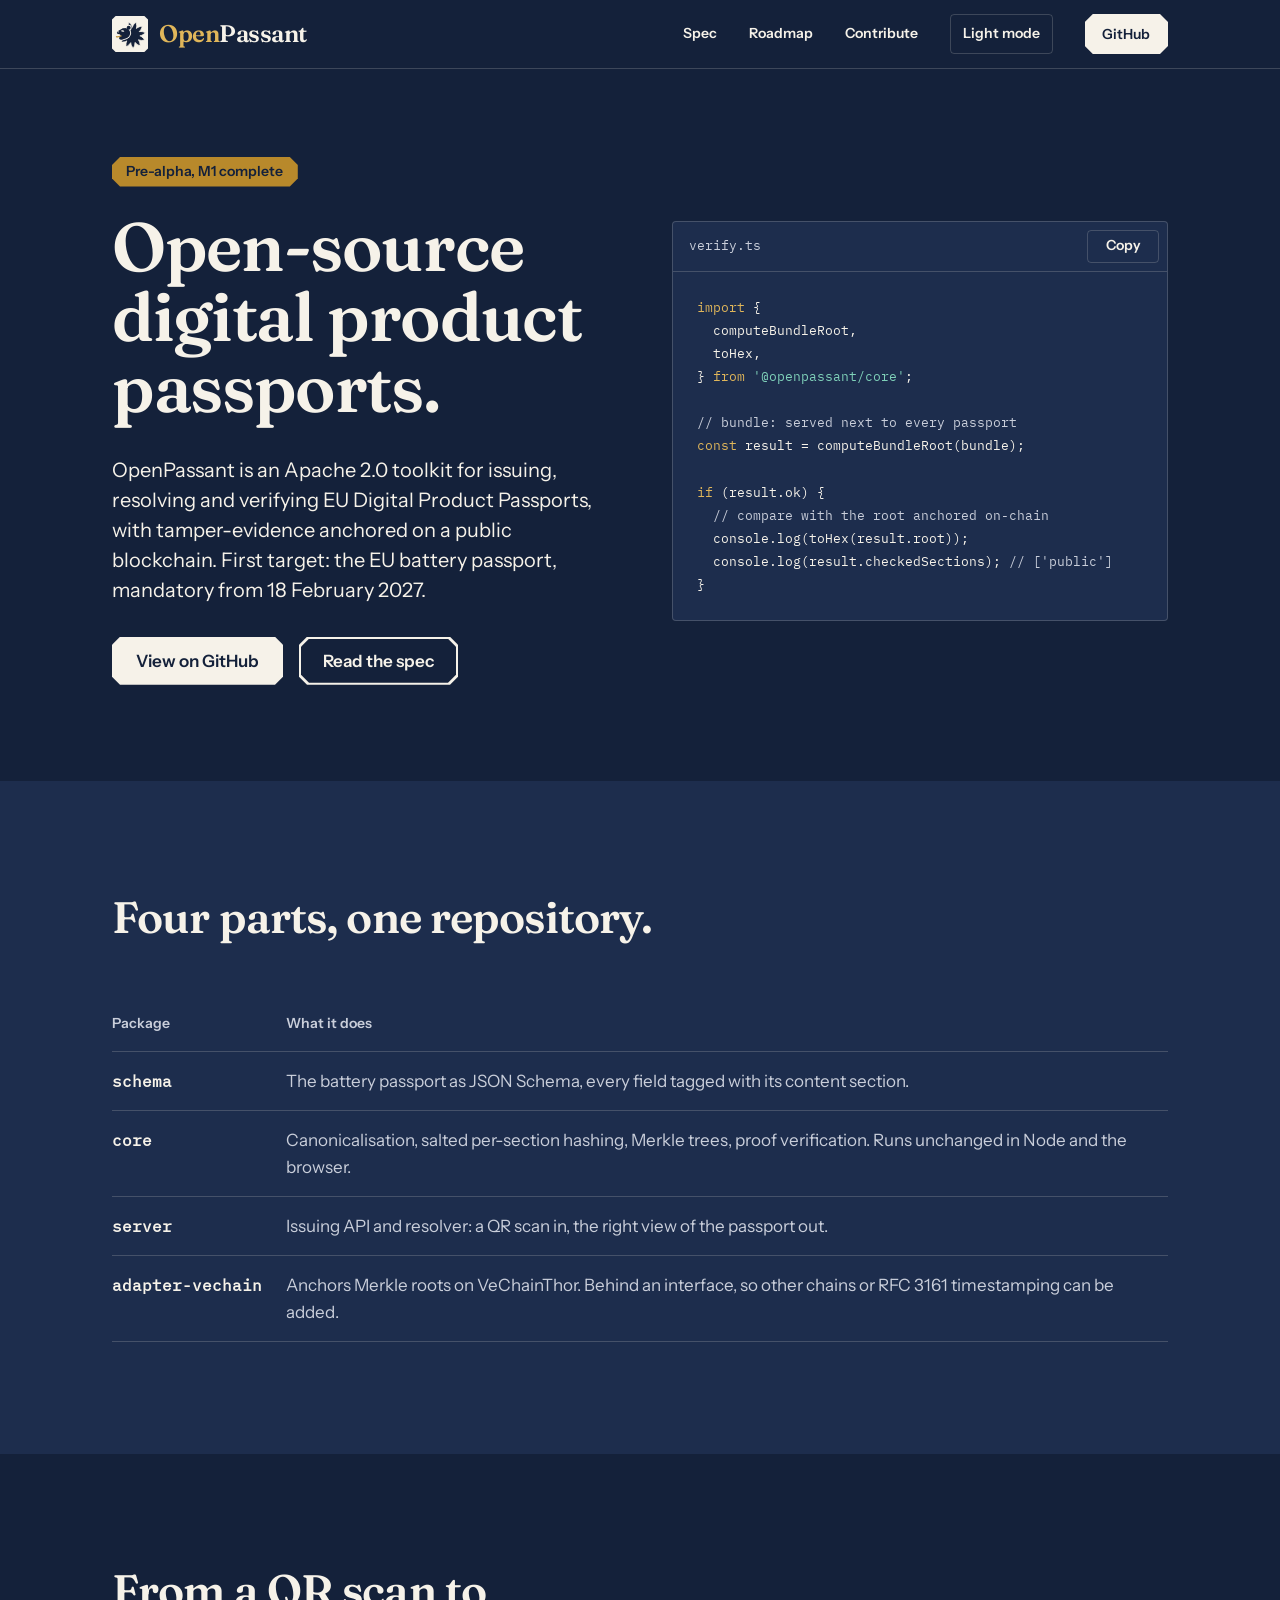
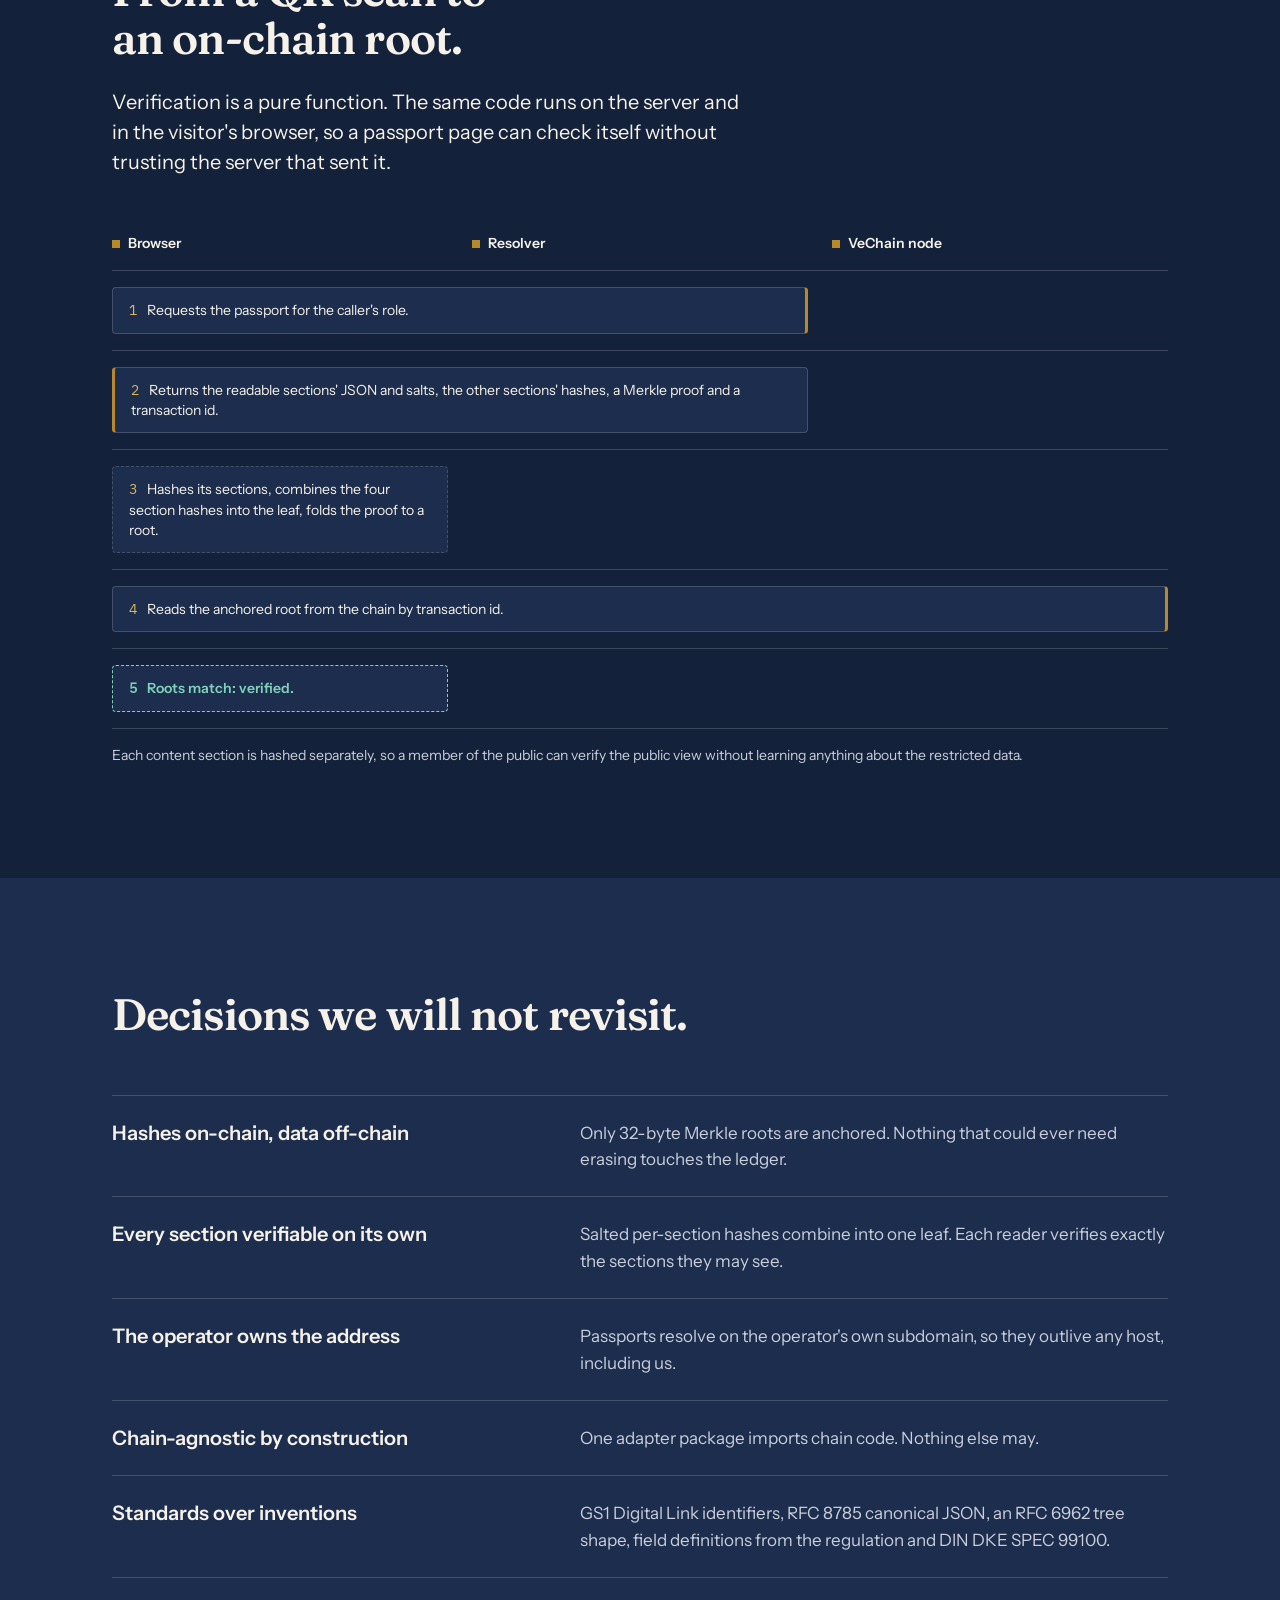
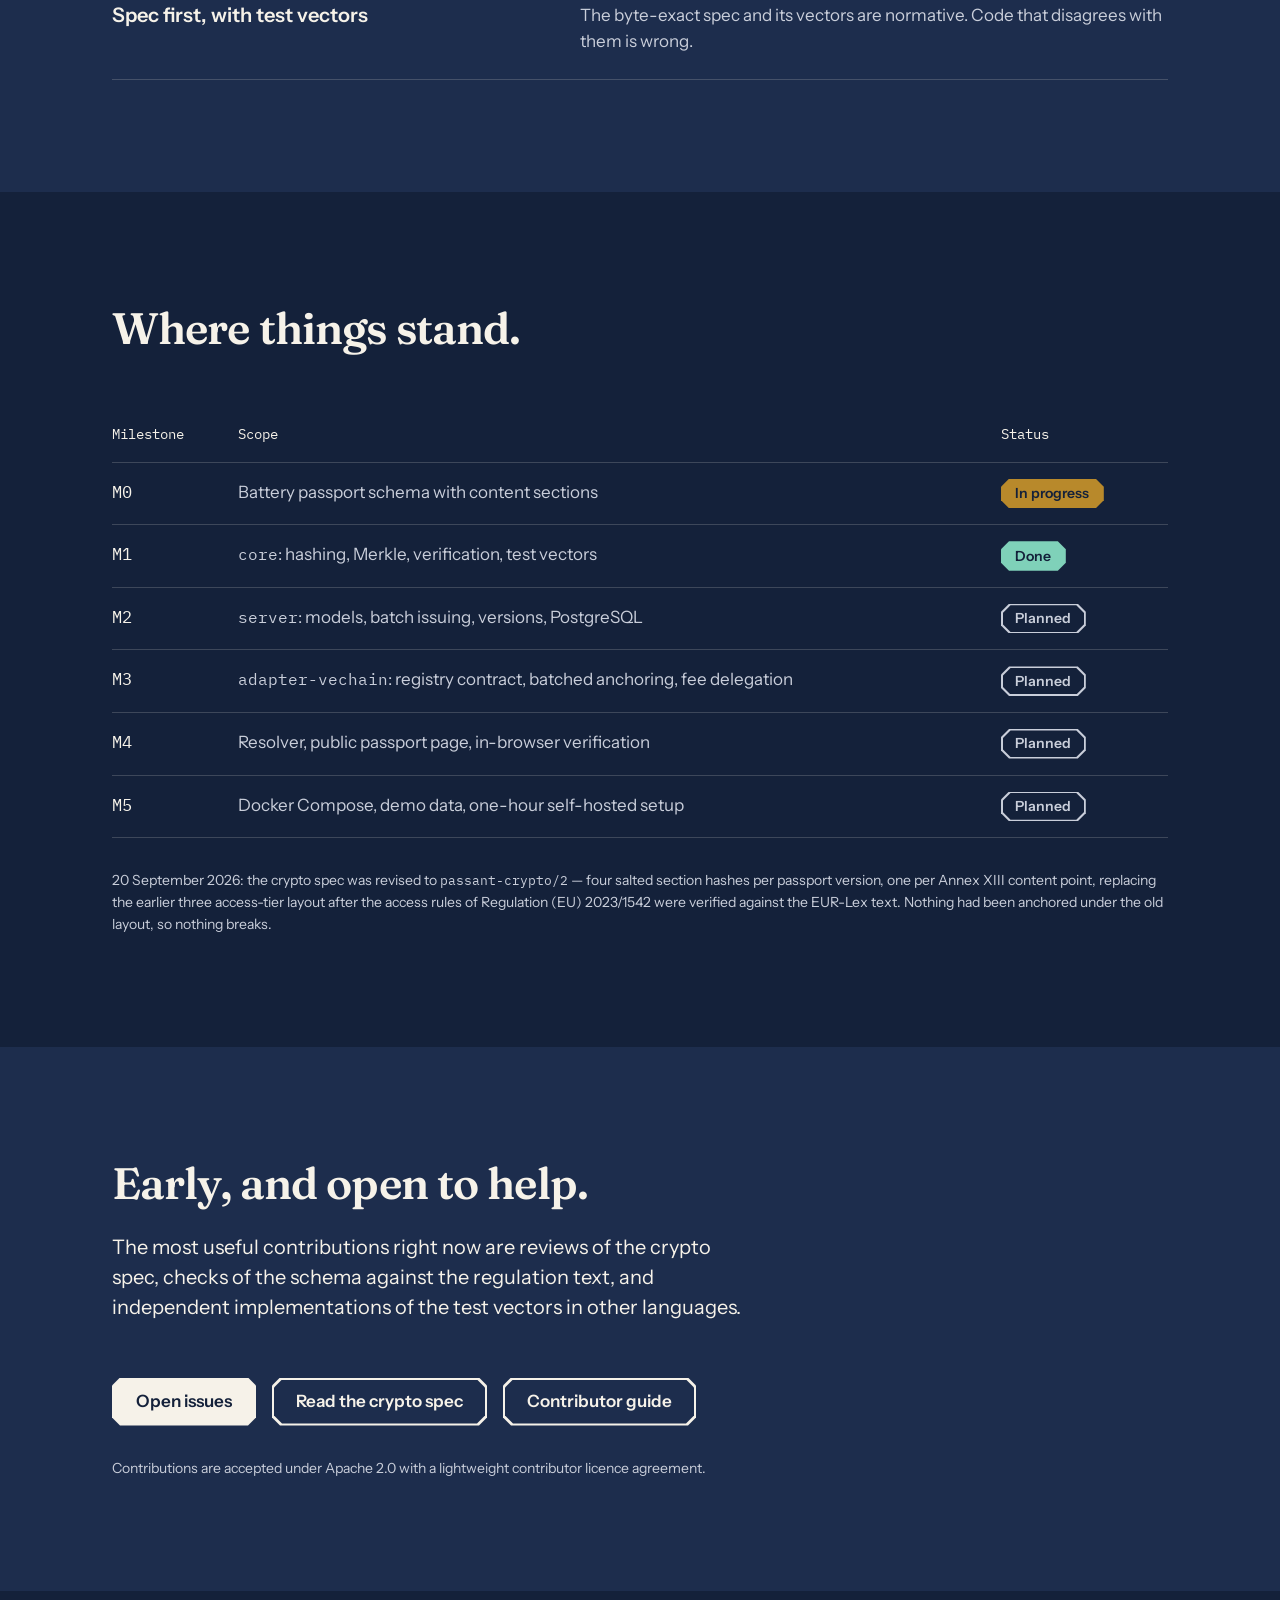
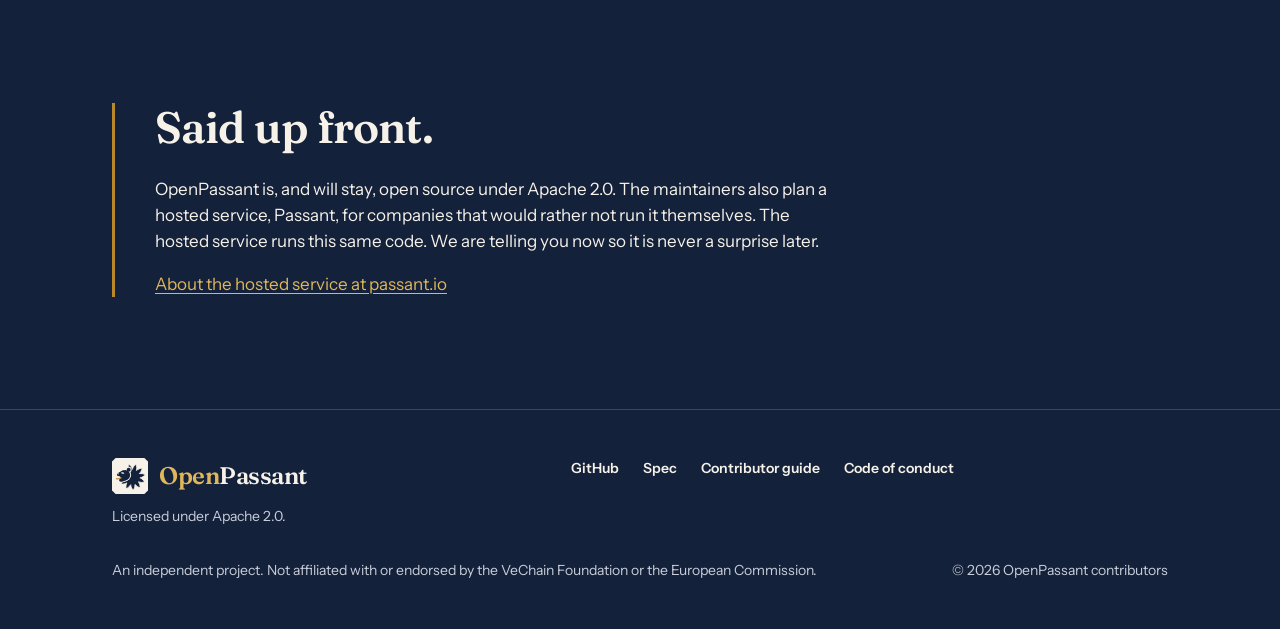
==== sites/openpassant.org/index.html @ da4af503 "chore: move the site into sites/openpassant.org, mirroring the company repo layout The web root now " ====
<!doctype html>
<html lang="en" data-theme="dark" data-default-theme="dark">
<head>
<meta charset="utf-8">
<meta name="viewport" content="width=device-width, initial-scale=1">
<title>OpenPassant: open-source digital product passports</title>
<meta name="description" content="OpenPassant is an Apache 2.0 toolkit for issuing, resolving and verifying EU Digital Product Passports, with tamper-evidence anchored on a public blockchain.">
<link rel="icon" href="favicon.svg" type="image/svg+xml">
<meta name="theme-color" content="#14213A">
<script>
/* Apply a saved theme before first paint. Nothing else is stored. */
try { var t = localStorage.getItem('theme'); if (t === 'light' || t === 'dark') document.documentElement.setAttribute('data-theme', t); } catch (e) {}
</script>
<link rel="preload" href="assets/fonts/fraunces-latin-wght-normal.woff2" as="font" type="font/woff2" crossorigin>
<link rel="stylesheet" href="assets/css/tokens.css">
<link rel="stylesheet" href="assets/css/base.css">
<link rel="stylesheet" href="assets/css/page.css">
</head>
<body>
<a class="skip" href="#main">Skip to content</a>

<!-- TODO before launch: github.com/openpassant and @openpassant/core are intended names, not yet registered. -->

<header class="site-header">
  <div class="wrap">
    <a class="brand" href="/" aria-label="OpenPassant home">
      <img class="only-light" src="assets/img/passant-icon.svg" alt="" width="36" height="36">
      <img class="only-dark" src="assets/img/passant-icon-reversed.svg" alt="" width="36" height="36">
      <span class="wordmark"><span class="open">Open</span>Passant</span>
    </a>
    <nav class="nav" aria-label="Main">
      <a href="#verify">Spec</a>
      <a href="#roadmap">Roadmap</a>
      <a href="#contribute">Contribute</a>
      <button class="theme-toggle" type="button" data-theme-toggle>Light mode</button>
      <a class="btn btn--small" href="https://github.com/openpassant">GitHub</a>
    </nav>
    <details class="menu">
      <summary>Menu</summary>
      <div class="menu-panel">
        <a href="#verify">Spec</a>
        <a href="#roadmap">Roadmap</a>
        <a href="#contribute">Contribute</a>
        <a href="https://github.com/openpassant">GitHub</a>
        <button class="theme-toggle" type="button" data-theme-toggle>Light mode</button>
      </div>
    </details>
  </div>
</header>

<main id="main">

<section class="hero">
  <div class="wrap hero-grid">
    <div>
      <span class="badge badge--progress">Pre-alpha, M1 complete</span>
      <h1>Open-source digital product passports.</h1>
      <p class="lede">OpenPassant is an Apache 2.0 toolkit for issuing, resolving and verifying EU Digital Product Passports, with tamper-evidence anchored on a public blockchain. First target: the EU battery passport, mandatory from 18 February 2027.</p>
      <div class="actions">
        <a class="btn" href="https://github.com/openpassant">View on GitHub</a>
        <a class="btn btn--ghost" href="https://github.com/openpassant/openpassant/blob/main/docs/crypto-spec.md">Read the spec</a>
      </div>
    </div>
    <div class="code">
      <div class="code-bar"><span>verify.ts</span><button type="button" data-copy="snippet">Copy</button></div>
<pre><code id="snippet"><span class="tok-k">import</span> {
  computeBundleRoot,
  toHex,
} <span class="tok-k">from</span> <span class="tok-s">'@openpassant/core'</span>;

<span class="tok-c">// bundle: served next to every passport</span>
<span class="tok-k">const</span> result = computeBundleRoot(bundle);

<span class="tok-k">if</span> (result.ok) {
  <span class="tok-c">// compare with the root anchored on-chain</span>
  console.log(toHex(result.root));
  console.log(result.checkedSections); <span class="tok-c">// ['public']</span>
}</code></pre>
    </div>
  </div>
</section>

<section class="band band--alt" id="packages">
  <div class="wrap">
    <div class="section-head"><h2>Four parts, one repository.</h2></div>
    <div class="table-scroll">
      <table class="packages">
        <thead><tr><th scope="col">Package</th><th scope="col">What it does</th></tr></thead>
        <tbody>
          <tr><th scope="row"><code>schema</code></th><td>The battery passport as JSON Schema, every field tagged with its content section.</td></tr>
          <tr><th scope="row"><code>core</code></th><td>Canonicalisation, salted per-section hashing, Merkle trees, proof verification. Runs unchanged in Node and the browser.</td></tr>
          <tr><th scope="row"><code>server</code></th><td>Issuing API and resolver: a QR scan in, the right view of the passport out.</td></tr>
          <tr><th scope="row"><code>adapter-vechain</code></th><td>Anchors Merkle roots on VeChainThor. Behind an interface, so other chains or RFC 3161 timestamping can be added.</td></tr>
        </tbody>
      </table>
    </div>
  </div>
</section>

<section class="band" id="verify">
  <div class="wrap">
    <div class="section-head">
      <h2>From a QR scan to an on-chain root.</h2>
      <p class="lede">Verification is a pure function. The same code runs on the server and in the visitor's browser, so a passport page can check itself without trusting the server that sent it.</p>
    </div>
    <div class="seq">
      <div class="seq-lanes" aria-hidden="true"><span>Browser</span><span>Resolver</span><span>VeChain node</span></div>
      <ol class="seq-steps" role="list">
        <li class="from-1-to-2"><div class="seq-msg"><span class="route">Browser to resolver</span>Requests the passport for the caller's role.</div></li>
        <li class="from-2-to-1"><div class="seq-msg"><span class="route">Resolver to browser</span>Returns the readable sections' JSON and salts, the other sections' hashes, a Merkle proof and a transaction id.</div></li>
        <li class="self-1"><div class="seq-msg"><span class="route">In the browser</span>Hashes its sections, combines the four section hashes into the leaf, folds the proof to a root.</div></li>
        <li class="from-1-to-3"><div class="seq-msg"><span class="route">Browser to VeChain node</span>Reads the anchored root from the chain by transaction id.</div></li>
        <li class="self-1 seq-done"><div class="seq-msg"><span class="route">In the browser</span>Roots match: verified.</div></li>
      </ol>
    </div>
    <p class="small seq-key">Each content section is hashed separately, so a member of the public can verify the public view without learning anything about the restricted data.</p>
  </div>
</section>

<section class="band band--alt" id="principles">
  <div class="wrap">
    <div class="section-head"><h2>Decisions we will not revisit.</h2></div>
    <dl class="ruled">
      <div class="ruled-row"><dt>Hashes on-chain, data off-chain</dt><dd>Only 32-byte Merkle roots are anchored. Nothing that could ever need erasing touches the ledger.</dd></div>
      <div class="ruled-row"><dt>Every section verifiable on its own</dt><dd>Salted per-section hashes combine into one leaf. Each reader verifies exactly the sections they may see.</dd></div>
      <div class="ruled-row"><dt>The operator owns the address</dt><dd>Passports resolve on the operator's own subdomain, so they outlive any host, including us.</dd></div>
      <div class="ruled-row"><dt>Chain-agnostic by construction</dt><dd>One adapter package imports chain code. Nothing else may.</dd></div>
      <div class="ruled-row"><dt>Standards over inventions</dt><dd>GS1 Digital Link identifiers, RFC 8785 canonical JSON, an RFC 6962 tree shape, field definitions from the regulation and DIN DKE SPEC 99100.</dd></div>
      <div class="ruled-row"><dt>Spec first, with test vectors</dt><dd>The byte-exact spec and its vectors are normative. Code that disagrees with them is wrong.</dd></div>
    </dl>
  </div>
</section>

<section class="band" id="roadmap">
  <div class="wrap">
    <div class="section-head"><h2>Where things stand.</h2></div>
    <div class="table-scroll">
      <!-- Edit by hand. Status classes: badge--planned, badge--progress, badge--ok (done). -->
      <table class="roadmap">
        <thead><tr><th scope="col">Milestone</th><th scope="col">Scope</th><th scope="col">Status</th></tr></thead>
        <tbody>
          <tr><th scope="row">M0</th><td>Battery passport schema with content sections</td><td><span class="badge badge--progress">In progress</span></td></tr>
          <tr><th scope="row">M1</th><td><code>core</code>: hashing, Merkle, verification, test vectors</td><td><span class="badge badge--ok">Done</span></td></tr>
          <tr><th scope="row">M2</th><td><code>server</code>: models, batch issuing, versions, PostgreSQL</td><td><span class="badge badge--planned">Planned</span></td></tr>
          <tr><th scope="row">M3</th><td><code>adapter-vechain</code>: registry contract, batched anchoring, fee delegation</td><td><span class="badge badge--planned">Planned</span></td></tr>
          <tr><th scope="row">M4</th><td>Resolver, public passport page, in-browser verification</td><td><span class="badge badge--planned">Planned</span></td></tr>
          <tr><th scope="row">M5</th><td>Docker Compose, demo data, one-hour self-hosted setup</td><td><span class="badge badge--planned">Planned</span></td></tr>
        </tbody>
      </table>
    </div>
    <p class="small" style="margin-top: var(--space-8)">20 September 2026: the crypto spec was revised to <code>passant-crypto/2</code> — four salted section hashes per passport version, one per Annex XIII content point, replacing the earlier three access-tier layout after the access rules of Regulation (EU) 2023/1542 were verified against the EUR-Lex text. Nothing had been anchored under the old layout, so nothing breaks.</p>
  </div>
</section>

<section class="band band--alt" id="contribute">
  <div class="wrap">
    <div class="section-head">
      <h2>Early, and open to help.</h2>
      <p class="lede">The most useful contributions right now are reviews of the crypto spec, checks of the schema against the regulation text, and independent implementations of the test vectors in other languages.</p>
    </div>
    <div class="actions" style="margin-top: 0">
      <a class="btn" href="https://github.com/openpassant/openpassant/issues">Open issues</a>
      <a class="btn btn--ghost" href="https://github.com/openpassant/openpassant/blob/main/docs/crypto-spec.md">Read the crypto spec</a>
      <a class="btn btn--ghost" href="https://github.com/openpassant/openpassant/blob/main/CONTRIBUTING.md">Contributor guide</a>
    </div>
    <p class="small" style="margin-top: var(--space-8)">Contributions are accepted under Apache 2.0 with a lightweight contributor licence agreement.</p>
  </div>
</section>

<section class="band" id="hosted">
  <div class="wrap">
    <div class="disclosure prose">
      <h2>Said up front.</h2>
      <p style="margin-top: var(--space-6)">OpenPassant is, and will stay, open source under Apache 2.0. The maintainers also plan a hosted service, Passant, for companies that would rather not run it themselves. The hosted service runs this same code. We are telling you now so it is never a surprise later.</p>
      <p><a href="https://passant.io">About the hosted service at passant.io</a></p>
    </div>
  </div>
</section>

</main>

<footer class="site-footer">
  <div class="wrap">
    <div>
      <a class="brand" href="/" aria-label="OpenPassant home">
        <img class="only-light" src="assets/img/passant-icon.svg" alt="" width="36" height="36">
        <img class="only-dark" src="assets/img/passant-icon-reversed.svg" alt="" width="36" height="36">
        <span class="wordmark"><span class="open">Open</span>Passant</span>
      </a>
      <p>Licensed under Apache 2.0.</p>
    </div>
    <nav class="footer-links" aria-label="Footer">
      <a href="https://github.com/openpassant">GitHub</a>
      <a href="https://github.com/openpassant/openpassant/blob/main/docs/crypto-spec.md">Spec</a>
      <a href="https://github.com/openpassant/openpassant/blob/main/CONTRIBUTING.md">Contributor guide</a>
      <a href="https://github.com/openpassant/openpassant/blob/main/CODE_OF_CONDUCT.md">Code of conduct</a>
    </nav>
    <div class="footer-note">
      <span>An independent project. Not affiliated with or endorsed by the VeChain Foundation or the European Commission.</span>
      <span>© 2026 OpenPassant contributors</span>
    </div>
  </div>
</footer>

<script src="assets/js/site.js" defer></script>
</body>
</html>
---- sites/openpassant.org/assets/css/tokens.css ----
/* Passant design tokens v0.1. One system, two expressions:
   passant.com defaults to the light theme, openpassant.org to the dark theme.
   Contrast ratios in comments are WCAG 2.x, measured, not estimated. */

:root {
  /* Brand colours */
  --ink: #14213A;            /* primary text and marks. 14.4:1 on ivory */
  --ivory: #F6F2E9;          /* primary ground */
  --ivory-deep: #EDE6D6;     /* alternate section ground on light */
  --ink-raised: #1D2D4D;     /* cards and code blocks on dark */
  --gold: #B8892B;           /* SHAPES ONLY on ivory (2.8:1). Fine as text on ink (5.1:1) */
  --gold-text-large: #8F6A1E;/* gold text at 24px and above on ivory (4.4:1) */
  --gold-text: #7E5C17;      /* gold text at any size on ivory (5.5:1) */
  --gold-on-ink: #E0B65A;    /* gold text and links on ink (8.4:1) */

  /* Neutrals */
  --muted: #5A6274;          /* secondary text on ivory (5.5:1) */
  --muted-on-ink: #C9CEDA;   /* secondary text on ink (10.2:1) */
  --line: rgba(20, 33, 58, 0.16);
  --line-on-ink: rgba(246, 242, 233, 0.18);

  /* Status. "Verified" is the most important state in the product. */
  --verified: #246B5A;       /* on ivory (5.7:1) */
  --verified-on-ink: #7FD1B9;/* on ink (9.0:1) */
  --failed: #A8421F;         /* on ivory (5.4:1) */
  --failed-on-ink: #F0997A;  /* on ink (7.3:1) */

  /* Typography */
  --font-display: 'Fraunces', Georgia, 'Times New Roman', serif;       /* weight 600, tracking -0.02em */
  --font-body: 'Instrument Sans', 'Helvetica Neue', Arial, sans-serif; /* weights 400 and 600 */
  --font-mono: 'IBM Plex Mono', ui-monospace, 'SFMono-Regular', Menlo, monospace;

  --text-xs: 0.75rem;    /* 12px labels, uppercase, tracking 0.08em, weight 600 */
  --text-sm: 0.875rem;
  --text-base: 1.0625rem;/* 17px body, line-height 1.55 */
  --text-lg: 1.25rem;
  --text-xl: 1.75rem;
  --text-2xl: 2.5rem;
  --text-3xl: clamp(2.5rem, 6vw, 4.25rem); /* hero, line-height 1.05 */

  /* Spacing, 4px base */
  --space-1: 0.25rem; --space-2: 0.5rem; --space-3: 0.75rem; --space-4: 1rem;
  --space-6: 1.5rem;  --space-8: 2rem;   --space-12: 3rem;   --space-16: 4rem;
  --space-24: 6rem;   --space-32: 8rem;
  --measure: 66ch;          /* max line length for prose */
  --page: 72rem;            /* max content width */

  /* Shape. The signature is the hallmark cartouche: clipped corners, not rounded ones. */
  --clip: 8px;
  --cartouche: polygon(var(--clip) 0, calc(100% - var(--clip)) 0, 100% var(--clip),
               100% calc(100% - var(--clip)), calc(100% - var(--clip)) 100%,
               var(--clip) 100%, 0 calc(100% - var(--clip)), 0 var(--clip));
  --radius: 4px;            /* everything that is not a cartouche */

  /* Motion */
  --ease: cubic-bezier(0.2, 0, 0, 1);
  --dur: 180ms;
}

/* Semantic roles. Components use these, never the raw colours above. */
:root, [data-theme="light"] {
  --bg: var(--ivory); --bg-alt: var(--ivory-deep); --surface: #FFFFFF;
  --fg: var(--ink); --fg-muted: var(--muted); --border: var(--line);
  --accent-shape: var(--gold); --accent-text: var(--gold-text); --link: var(--ink);
  --ok: var(--verified); --bad: var(--failed);
  --button-bg: var(--ink); --button-fg: var(--ivory);
}
[data-theme="dark"] {
  --bg: var(--ink); --bg-alt: var(--ink-raised); --surface: var(--ink-raised);
  --fg: var(--ivory); --fg-muted: var(--muted-on-ink); --border: var(--line-on-ink);
  --accent-shape: var(--gold); --accent-text: var(--gold-on-ink); --link: var(--gold-on-ink);
  --ok: var(--verified-on-ink); --bad: var(--failed-on-ink);
  --button-bg: var(--ivory); --button-fg: var(--ink);
}
@media (prefers-reduced-motion: reduce) { :root { --dur: 0ms; } }
---- sites/openpassant.org/assets/css/base.css ----
/* Passant shared base styles. Used unchanged by passant.io and openpassant.org.
   Depends on tokens.css being loaded first. */

/* ---------- Fonts (self-hosted, SIL OFL 1.1) ---------- */
@font-face { font-family: 'Fraunces'; font-style: normal; font-weight: 100 900; font-display: swap;
  src: url('../fonts/fraunces-latin-wght-normal.woff2') format('woff2-variations');
  unicode-range: U+0000-00FF,U+0131,U+0152-0153,U+02BB-02BC,U+02C6,U+02DA,U+02DC,U+0304,U+0308,U+0329,U+2000-206F,U+20AC,U+2122,U+2191,U+2193,U+2212,U+2215,U+FEFF,U+FFFD; }
@font-face { font-family: 'Fraunces'; font-style: normal; font-weight: 100 900; font-display: swap;
  src: url('../fonts/fraunces-latin-ext-wght-normal.woff2') format('woff2-variations');
  unicode-range: U+0100-02BA,U+02BD-02C5,U+02C7-02CC,U+02CE-02D7,U+02DD-02FF,U+0304,U+0308,U+0329,U+1D00-1DBF,U+1E00-1E9F,U+1EF2-1EFF,U+2020,U+20A0-20AB,U+20AD-20C0,U+2113,U+2C60-2C7F,U+A720-A7FF; }
@font-face { font-family: 'Instrument Sans'; font-style: normal; font-weight: 400 700; font-display: swap;
  src: url('../fonts/instrument-sans-latin-wght-normal.woff2') format('woff2-variations');
  unicode-range: U+0000-00FF,U+0131,U+0152-0153,U+02BB-02BC,U+02C6,U+02DA,U+02DC,U+0304,U+0308,U+0329,U+2000-206F,U+20AC,U+2122,U+2191,U+2193,U+2212,U+2215,U+FEFF,U+FFFD; }
@font-face { font-family: 'Instrument Sans'; font-style: normal; font-weight: 400 700; font-display: swap;
  src: url('../fonts/instrument-sans-latin-ext-wght-normal.woff2') format('woff2-variations');
  unicode-range: U+0100-02BA,U+02BD-02C5,U+02C7-02CC,U+02CE-02D7,U+02DD-02FF,U+0304,U+0308,U+0329,U+1D00-1DBF,U+1E00-1E9F,U+1EF2-1EFF,U+2020,U+20A0-20AB,U+20AD-20C0,U+2113,U+2C60-2C7F,U+A720-A7FF; }
@font-face { font-family: 'IBM Plex Mono'; font-style: normal; font-weight: 400; font-display: swap;
  src: url('../fonts/ibm-plex-mono-latin-400-normal.woff2') format('woff2'); }

/* ---------- Reset and page ---------- */
*, *::before, *::after { box-sizing: border-box; }
html { -webkit-text-size-adjust: 100%; scroll-behavior: smooth; scroll-padding-top: 5rem; }
@media (prefers-reduced-motion: reduce) { html { scroll-behavior: auto; } }
body { margin: 0; background: var(--bg); color: var(--fg); font-family: var(--font-body);
  font-size: var(--text-base); line-height: 1.55; -webkit-font-smoothing: antialiased; }
img, svg { max-width: 100%; display: block; }
a { color: var(--link); text-underline-offset: 0.18em; text-decoration-thickness: 1px; }
a:hover { text-decoration-thickness: 2px; }
:focus-visible { outline: 3px solid var(--accent-shape); outline-offset: 3px; border-radius: 2px; }
h1, h2, h3, p, ul, ol, dl, dd, figure { margin: 0; }
ul[role="list"], ol[role="list"] { list-style: none; padding: 0; }
code, .mono { font-family: var(--font-mono); font-size: 0.92em; }
.visually-hidden { position: absolute; width: 1px; height: 1px; overflow: hidden; clip: rect(0 0 0 0); white-space: nowrap; }
.skip { position: absolute; left: var(--space-4); top: -4rem; background: var(--button-bg); color: var(--button-fg); padding: var(--space-2) var(--space-4); z-index: 20; }
.skip:focus { top: var(--space-4); }

/* A section with data-theme set re-scopes every semantic role, so bands can invert locally. */
[data-theme] { background: var(--bg); color: var(--fg); }

/* ---------- Layout ---------- */
.wrap { width: 100%; max-width: var(--page); margin-inline: auto; padding-inline: clamp(1.25rem, 5vw, 3rem); }
.band { padding-block: clamp(3.5rem, 9vw, 7rem); --here: var(--bg); }
.band--alt { background: var(--bg-alt); --here: var(--bg-alt); }
.band--tight { padding-block: clamp(2.5rem, 6vw, 4.5rem); }
.prose { max-width: var(--measure); }
.prose > * + * { margin-top: var(--space-4); }
.lede { font-size: var(--text-lg); line-height: 1.5; color: var(--fg); max-width: 40rem; }
.small { font-size: var(--text-sm); color: var(--fg-muted); }

/* ---------- Type ---------- */
h1, h2 { font-family: var(--font-display); font-weight: 600; letter-spacing: -0.02em; text-wrap: balance; }
h1 { font-size: var(--text-3xl); line-height: 1.04; }
h2 { font-size: clamp(1.85rem, 4.2vw, 2.75rem); line-height: 1.1; max-width: 22ch; }
h2.wide { max-width: 30ch; }
h3 { font-family: var(--font-body); font-size: var(--text-lg); font-weight: 600; line-height: 1.3; }
.section-head { margin-bottom: clamp(2rem, 5vw, 3.5rem); }
.section-head > p { margin-top: var(--space-6); }

/* ---------- Header ---------- */
.site-header { position: sticky; top: 0; z-index: 10; background: var(--bg); border-bottom: 1px solid var(--border); }
.site-header .wrap { display: flex; align-items: center; justify-content: space-between; gap: var(--space-6); min-height: 4.25rem; }
.brand { display: inline-flex; align-items: center; gap: 0.7rem; text-decoration: none; color: var(--fg); }
.brand img { height: 2.25rem; width: auto; }
.brand .wordmark { font-family: var(--font-display); font-weight: 600; font-size: 1.5rem; letter-spacing: -0.02em; line-height: 1; }
.brand .wordmark .open { color: var(--accent-text); }
.only-dark { display: none; }
[data-theme="dark"] .only-dark { display: block; }
[data-theme="dark"] .only-light { display: none; }
.nav { display: none; align-items: center; gap: var(--space-8); }
.nav a:not(.btn) { color: var(--fg); text-decoration: none; font-weight: 600; font-size: var(--text-sm); }
.nav a:not(.btn):hover { text-decoration: underline; }
@media (min-width: 52rem) { .nav { display: flex; } .menu { display: none; } }
.menu { position: relative; }
.menu summary { list-style: none; cursor: pointer; font-weight: 600; font-size: var(--text-sm); padding: var(--space-2) var(--space-3); border: 1px solid var(--border); border-radius: var(--radius); }
.menu summary::-webkit-details-marker { display: none; }
.menu[open] summary { background: var(--bg-alt); }
.menu-panel { position: absolute; right: 0; top: calc(100% + 0.5rem); min-width: 15rem; background: var(--bg); border: 1px solid var(--border); border-radius: var(--radius); padding: var(--space-3); display: grid; gap: var(--space-1); box-shadow: 0 12px 32px rgba(20, 33, 58, 0.18); }
.menu-panel a { padding: var(--space-3); color: var(--fg); text-decoration: none; font-weight: 600; border-radius: var(--radius); }
.menu-panel a:hover { background: var(--bg-alt); }
.theme-toggle { background: none; border: 1px solid var(--border); color: var(--fg); border-radius: var(--radius); font: inherit; font-size: var(--text-sm); font-weight: 600; padding: var(--space-2) var(--space-3); cursor: pointer; }
.theme-toggle:hover { background: var(--bg-alt); }

/* ---------- Cartouche: the clipped-corner signature shape ---------- */
.btn { display: inline-flex; align-items: center; justify-content: center; gap: var(--space-2); min-height: 3rem;
  padding: 0.7rem 1.5rem; border: 0; cursor: pointer; text-decoration: none; font: inherit; font-weight: 600; line-height: 1.2;
  background: var(--button-bg); color: var(--button-fg); clip-path: var(--cartouche);
  transition: transform var(--dur) var(--ease); }
.btn:hover { transform: translateY(-1px); }
.btn:active { transform: translateY(0); }
/* clip-path hides a normal outline, so focus is drawn inside the shape */
.btn:focus-visible { outline: none; box-shadow: inset 0 0 0 3px var(--accent-shape); }
.btn--small { min-height: 2.5rem; padding: 0.5rem 1.1rem; font-size: var(--text-sm); }
.btn--ghost { position: relative; isolation: isolate; background: var(--fg); color: var(--fg); }
.btn--ghost::before { content: ""; position: absolute; inset: 2px; z-index: -1; background: var(--here, var(--bg)); clip-path: var(--cartouche); }
.btn--ghost:focus-visible { box-shadow: none; }
.btn--ghost:focus-visible::before { background: var(--bg-alt); box-shadow: inset 0 0 0 2px var(--accent-shape); }
.actions { display: flex; flex-wrap: wrap; gap: var(--space-4); margin-top: var(--space-8); }

.badge { display: inline-flex; align-items: center; gap: 0.5rem; padding: 0.4rem 0.9rem; font-size: var(--text-sm); font-weight: 600; line-height: 1.2;
  --clip: 6px; clip-path: var(--cartouche); background: var(--fg-muted); color: var(--bg); }
.badge--ok { background: var(--ok); color: var(--bg); }
.badge--progress { background: var(--accent-shape); color: var(--ink); }
.badge--planned { position: relative; isolation: isolate; background: var(--fg-muted); color: var(--fg-muted); }
.badge--planned::before { content: ""; position: absolute; inset: 1.5px; z-index: -1; background: var(--here, var(--bg)); clip-path: var(--cartouche); }

/* ---------- Ruled lists: hairlines carry structure instead of cards ---------- */
.ruled { display: grid; gap: 0; }
.ruled > * { padding-block: var(--space-6); border-top: 1px solid var(--border); }
.ruled > *:last-child { border-bottom: 1px solid var(--border); }
.ruled-row { display: grid; gap: var(--space-2) var(--space-12); }
@media (min-width: 46rem) { .ruled-row { grid-template-columns: minmax(0, 5fr) minmax(0, 7fr); } }
.ruled-row dt, .ruled-row h3 { font-weight: 600; font-size: var(--text-lg); line-height: 1.3; }
.ruled-row dd, .ruled-row p { color: var(--fg-muted); }
[data-theme="dark"] .ruled-row dd, [data-theme="dark"] .ruled-row p { color: var(--fg-muted); }

.columns { display: grid; gap: var(--space-8); }
@media (min-width: 46rem) { .columns { grid-template-columns: repeat(3, minmax(0, 1fr)); gap: 0; }
  .columns > * { padding-inline: var(--space-8); border-left: 1px solid var(--border); }
  .columns > *:first-child { padding-left: 0; border-left: 0; } }
.columns h3 { margin-bottom: var(--space-2); }
.columns p { color: var(--fg-muted); }

/* ---------- FAQ ---------- */
.faq details { border-top: 1px solid var(--border); }
.faq details:last-child { border-bottom: 1px solid var(--border); }
.faq summary { cursor: pointer; list-style: none; display: flex; justify-content: space-between; gap: var(--space-6); padding-block: var(--space-6); font-weight: 600; font-size: var(--text-lg); line-height: 1.35; }
.faq summary::-webkit-details-marker { display: none; }
.faq summary::after { content: ""; flex: none; width: 0.7rem; height: 0.7rem; margin-top: 0.35rem; border-right: 2px solid var(--fg); border-bottom: 2px solid var(--fg); transform: rotate(45deg); transition: transform var(--dur) var(--ease); }
.faq details[open] summary::after { transform: rotate(-135deg); margin-top: 0.7rem; }
.faq details p { padding-bottom: var(--space-6); max-width: var(--measure); color: var(--fg-muted); }

/* ---------- Tables ---------- */
.table-scroll { overflow-x: auto; }
table { width: 100%; border-collapse: collapse; font-size: var(--text-base); }
th, td { text-align: left; vertical-align: top; padding: var(--space-4) var(--space-6) var(--space-4) 0; border-top: 1px solid var(--border); }
thead th { border-top: 0; font-size: var(--text-sm); color: var(--fg-muted); font-weight: 600; }
tbody tr:last-child th, tbody tr:last-child td { border-bottom: 1px solid var(--border); }
tbody th { font-weight: 600; white-space: nowrap; }
td { color: var(--fg-muted); }

/* ---------- Footer ---------- */
.site-footer { border-top: 1px solid var(--border); padding-block: var(--space-12); font-size: var(--text-sm); color: var(--fg-muted); }
.site-footer .wrap { display: grid; gap: var(--space-8); }
@media (min-width: 46rem) { .site-footer .wrap { grid-template-columns: minmax(0, 5fr) minmax(0, 7fr); } }
.site-footer .brand { margin-bottom: var(--space-3); }
.footer-links { display: flex; flex-wrap: wrap; gap: var(--space-3) var(--space-6); align-content: start; }
.footer-links a { color: var(--fg); font-weight: 600; text-decoration: none; }
.footer-links a:hover { text-decoration: underline; }
.footer-note { grid-column: 1 / -1; display: flex; flex-wrap: wrap; gap: var(--space-3) var(--space-8); justify-content: space-between; align-items: center; }
---- sites/openpassant.org/assets/css/page.css ----
/* openpassant.org page styles. Code and diagrams carry this page. */

.hero { padding-block: clamp(3rem, 7vw, 5.5rem) clamp(3.5rem, 8vw, 6rem); }
.hero-grid { display: grid; gap: clamp(2.5rem, 5vw, 4rem); align-items: center; }
@media (min-width: 62rem) { .hero-grid { grid-template-columns: minmax(0, 6fr) minmax(0, 6fr); } }
.hero h1 { max-width: 12ch; margin-top: var(--space-6); }
.hero .lede { margin-top: var(--space-8); }

/* ---------- Code ---------- */
.code { background: var(--surface); border: 1px solid var(--border); border-radius: var(--radius); overflow: hidden; }
.code-bar { display: flex; align-items: center; justify-content: space-between; gap: var(--space-4); padding: var(--space-2) var(--space-2) var(--space-2) var(--space-4); border-bottom: 1px solid var(--border); font-family: var(--font-mono); font-size: 0.8rem; color: var(--fg-muted); }
.code-bar button { font: inherit; font-family: var(--font-body); font-weight: 600; font-size: var(--text-sm); color: var(--fg); background: none; border: 1px solid var(--border); border-radius: var(--radius); padding: 0.3rem 0.7rem; cursor: pointer; min-width: 4.5rem; }
.code-bar button:hover { background: var(--bg); }
.code pre { margin: 0; padding: var(--space-6); overflow-x: auto; font-family: var(--font-mono); font-size: 0.875rem; line-height: 1.65; color: var(--fg); tab-size: 2; }
.tok-k { color: var(--accent-text); }
.tok-s { color: var(--ok); }
.tok-c { color: var(--fg-muted); }

/* ---------- Packages ---------- */
.packages th code { font-size: 1rem; color: var(--fg); }

/* ---------- Sequence: three lanes, five real steps ---------- */
.seq { --lanes: 3; }
.seq-lanes, .seq-steps li { display: grid; grid-template-columns: repeat(3, minmax(0, 1fr)); column-gap: var(--space-6); }
.seq-lanes { font-weight: 600; font-size: var(--text-sm); padding-bottom: var(--space-4); border-bottom: 1px solid var(--border); }
.seq-lanes span { display: flex; align-items: center; gap: var(--space-2); }
.seq-lanes span::before { content: ""; width: 0.5rem; height: 0.5rem; background: var(--accent-shape); }
.seq-steps { counter-reset: seq; position: relative; }
.seq-steps li { counter-increment: seq; padding-block: var(--space-4); border-bottom: 1px solid var(--border); align-items: center; }
.seq-msg { position: relative; padding: var(--space-3) var(--space-4); background: var(--surface); border: 1px solid var(--border); border-radius: var(--radius); font-size: var(--text-sm); line-height: 1.45; }
.seq-msg::before { content: counter(seq); font-family: var(--font-mono); color: var(--accent-text); margin-right: 0.6rem; }
.seq-msg .route { display: none; }
.from-1-to-2 .seq-msg, .from-2-to-1 .seq-msg { grid-column: 1 / 3; }
.from-1-to-3 .seq-msg, .from-3-to-1 .seq-msg { grid-column: 1 / 4; }
.self-1 .seq-msg { grid-column: 1 / 2; }
/* direction markers: a gold edge on the receiving side */
.from-1-to-2 .seq-msg, .from-1-to-3 .seq-msg { border-right: 3px solid var(--accent-shape); }
.from-2-to-1 .seq-msg, .from-3-to-1 .seq-msg { border-left: 3px solid var(--accent-shape); }
.self-1 .seq-msg { border-style: dashed; }
.seq-done .seq-msg { border-color: var(--ok); color: var(--ok); font-weight: 600; }
.seq-done .seq-msg::before { color: var(--ok); }
@media (max-width: 40rem) {
  .seq-lanes { display: none; }
  .seq-steps li { display: block; }
  .seq-msg .route { display: block; font-weight: 600; color: var(--fg-muted); font-size: 0.78rem; margin-bottom: 0.2rem; }
  .from-1-to-2 .seq-msg, .from-1-to-3 .seq-msg, .from-2-to-1 .seq-msg, .from-3-to-1 .seq-msg { border-right-width: 1px; border-left: 3px solid var(--accent-shape); }
}
.seq-key { margin-top: var(--space-4); }

/* ---------- Roadmap ---------- */
.roadmap td:last-child { white-space: nowrap; }
.roadmap th { font-family: var(--font-mono); font-weight: 400; color: var(--fg); }

/* ---------- Disclosure ---------- */
.disclosure { border-left: 3px solid var(--accent-shape); padding-left: clamp(1.25rem, 4vw, 2.5rem); }
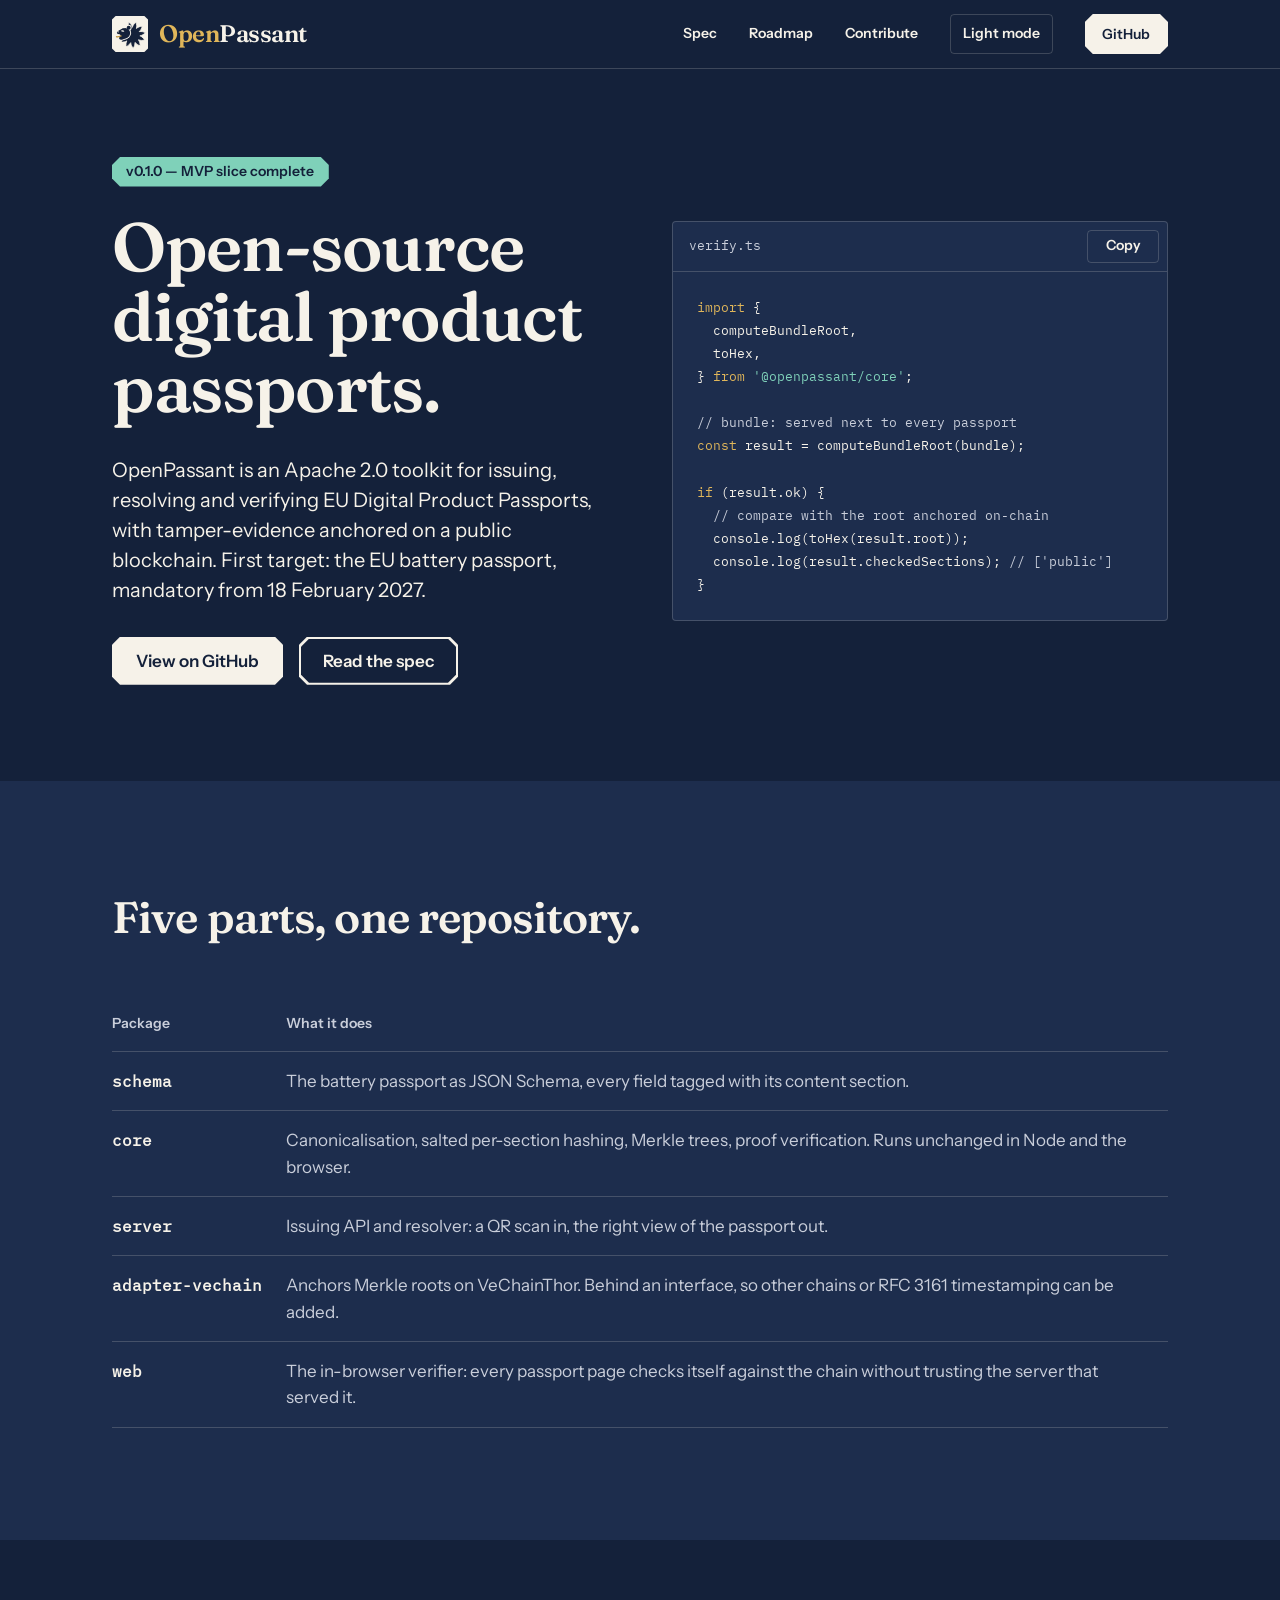
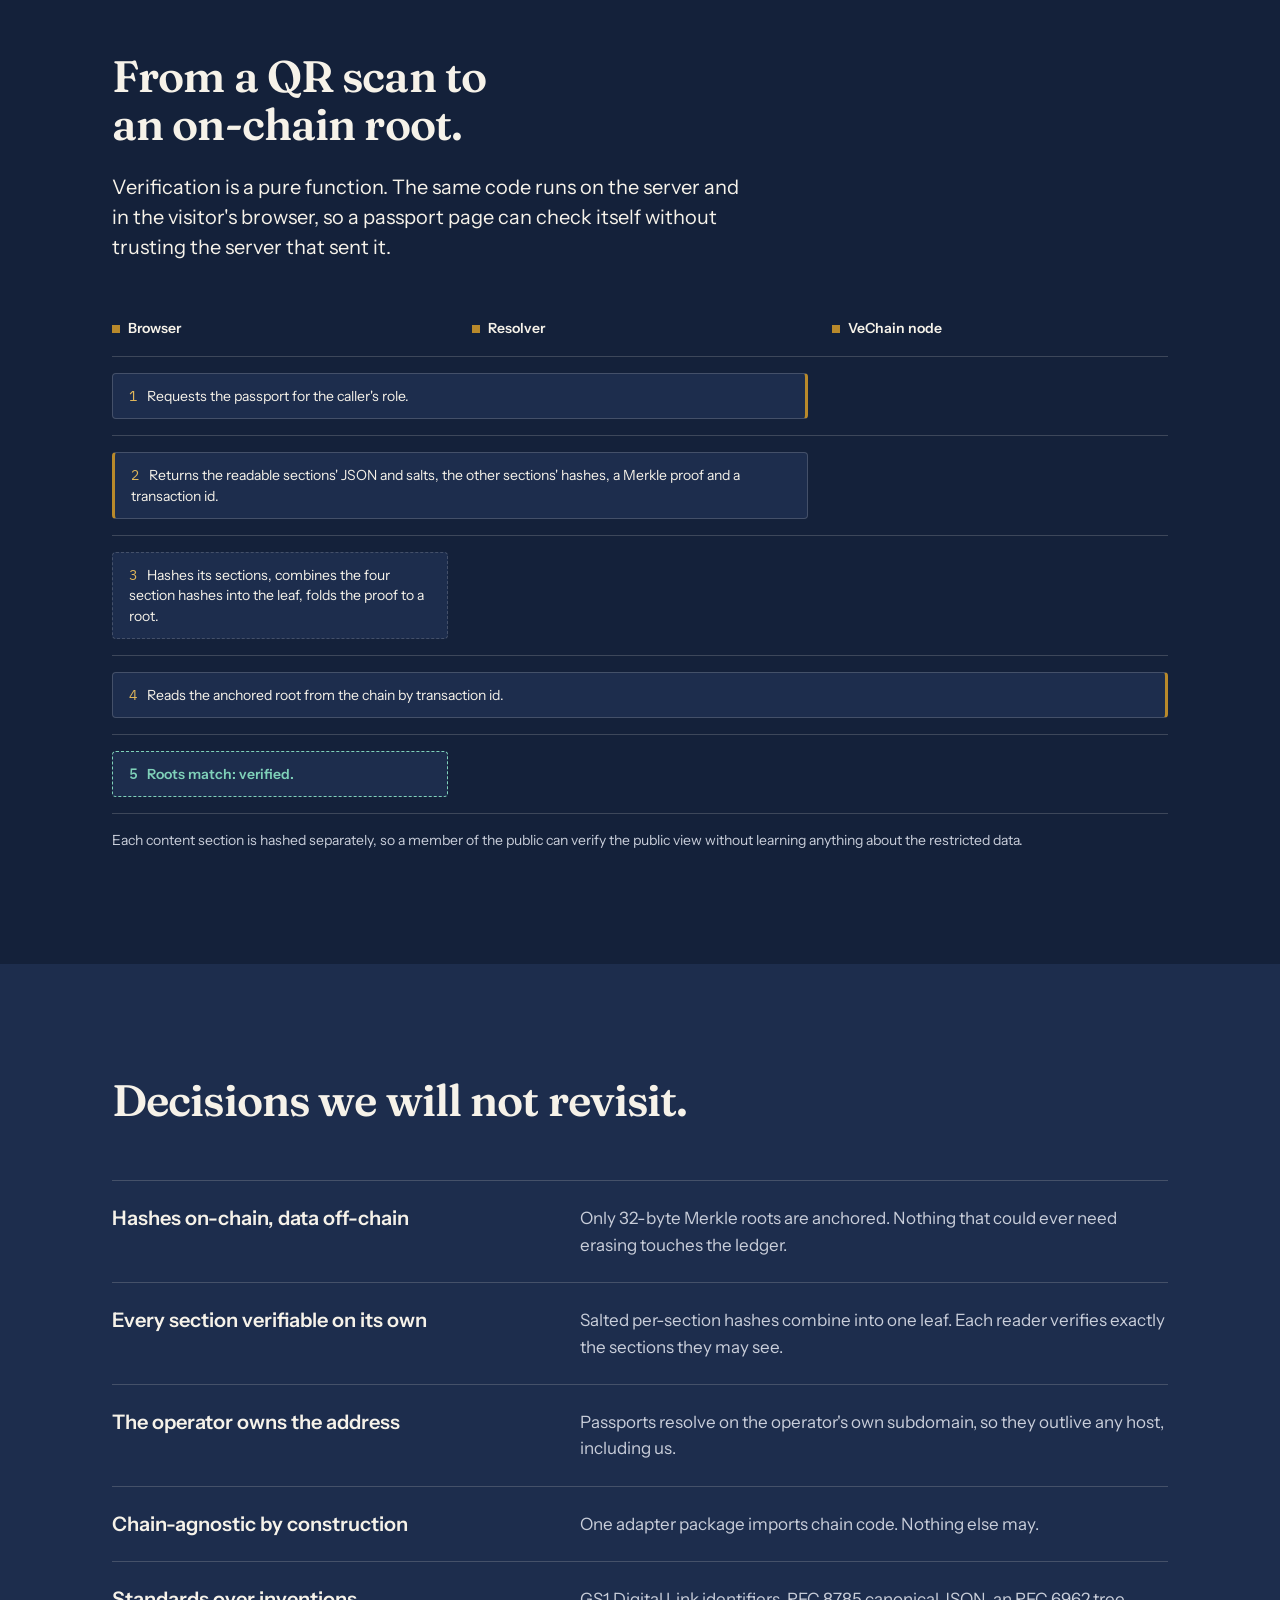
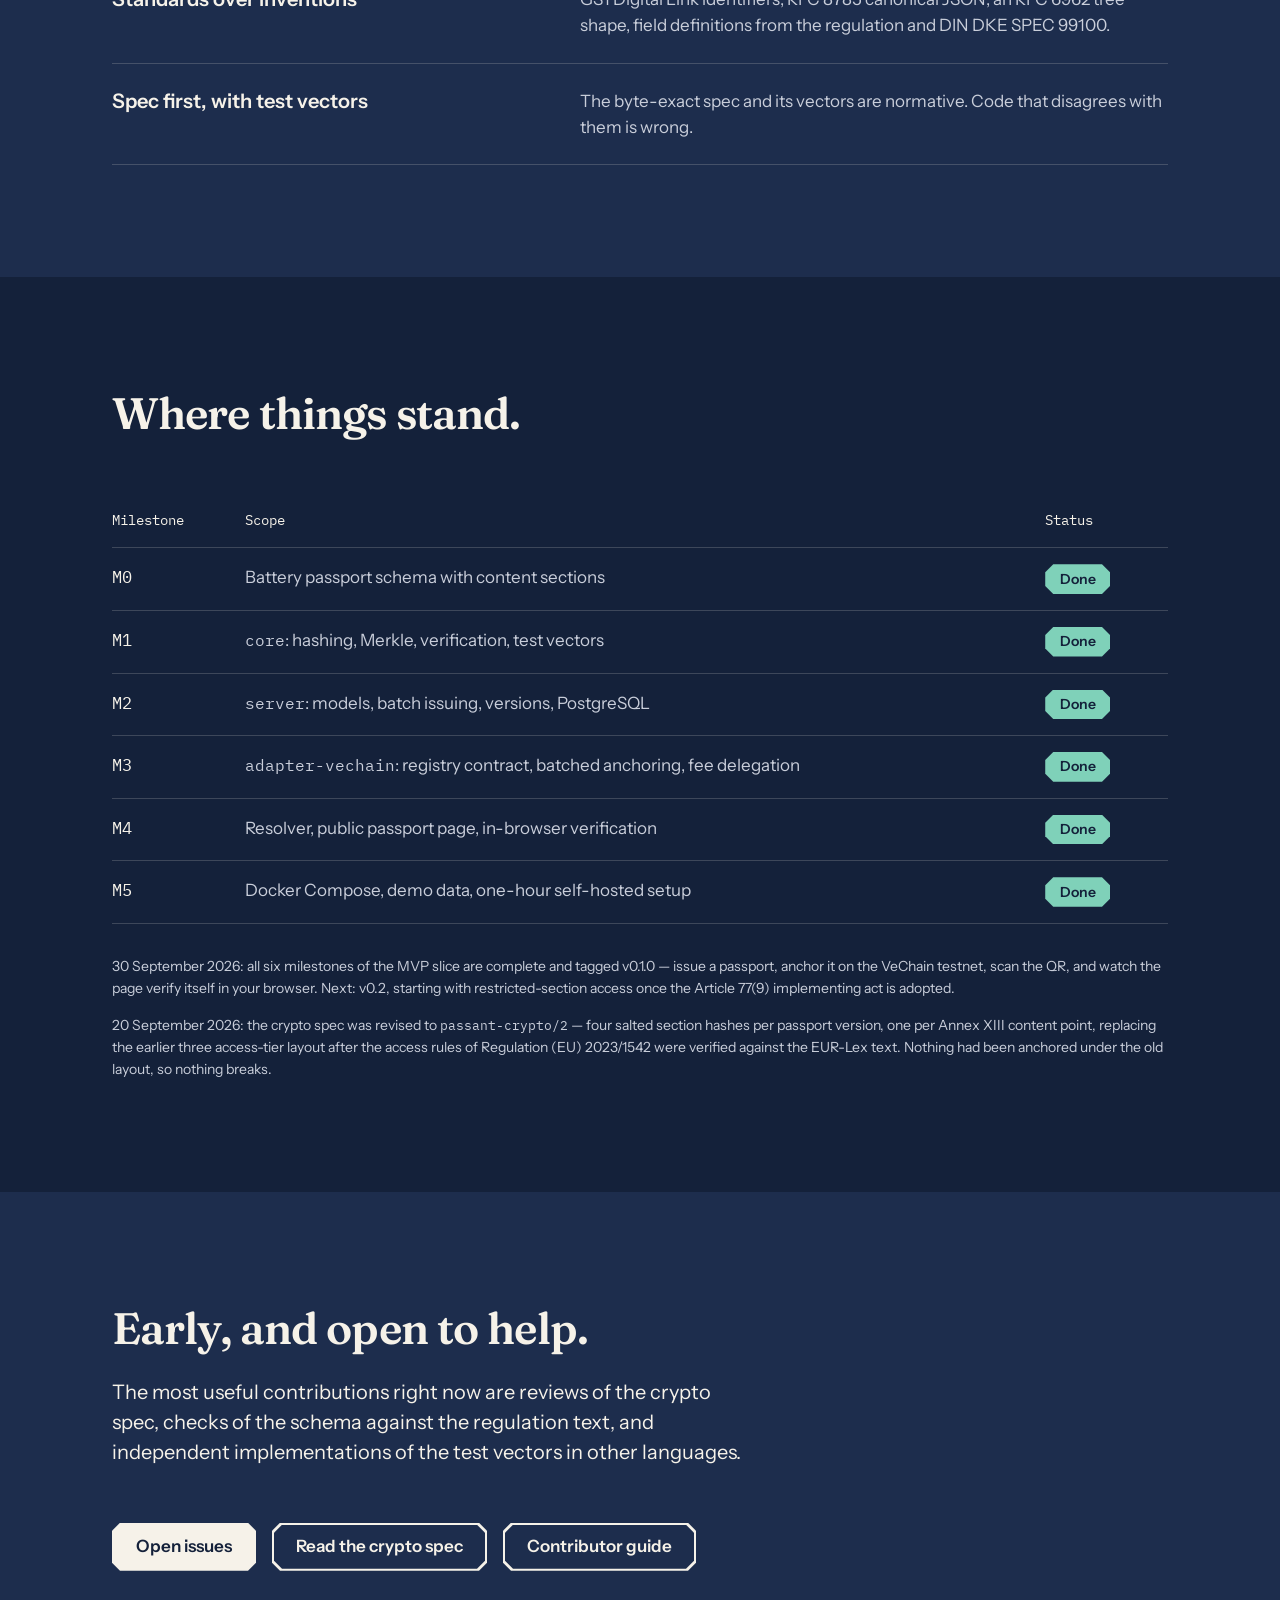
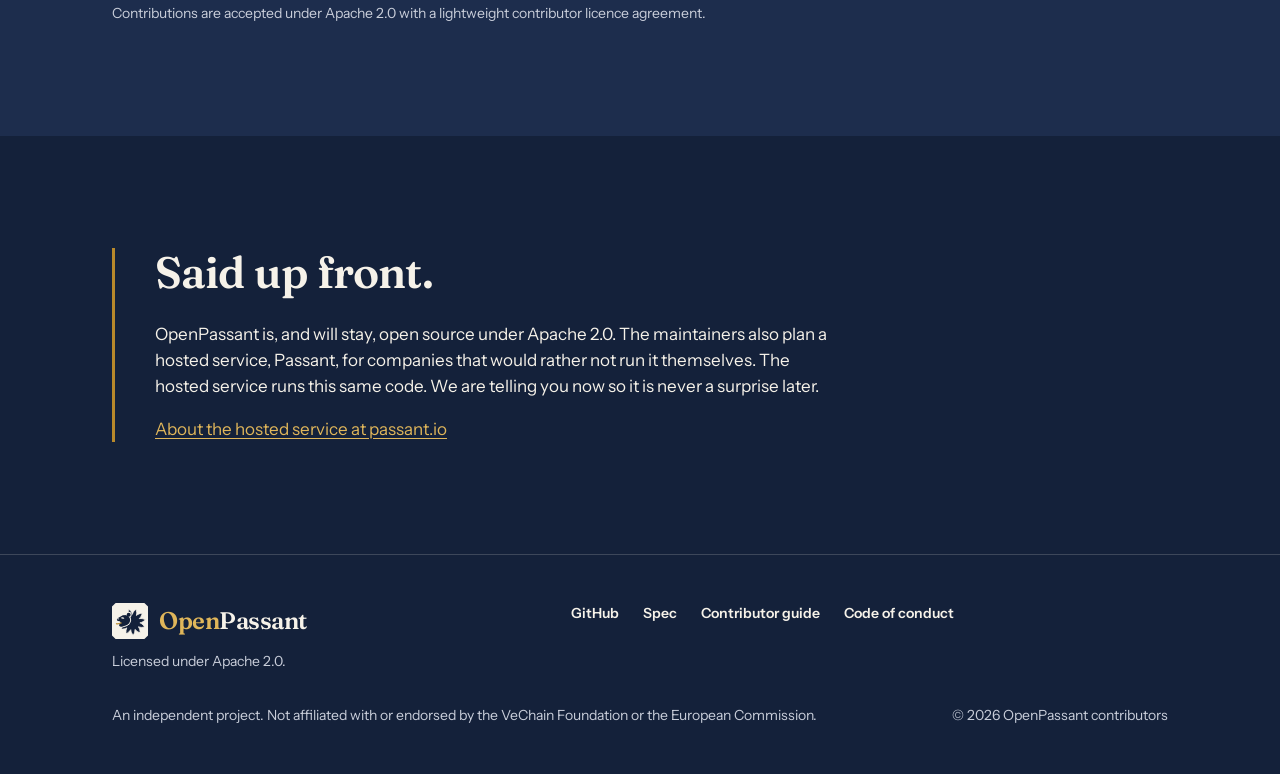
==== commit 59571148: "docs: mark the MVP slice complete (v0.1.0) and add the web package All six milestones are done and t" ====
--- a/sites/openpassant.org/index.html
+++ b/sites/openpassant.org/index.html
@@ -53,7 +53,7 @@
 <section class="hero">
   <div class="wrap hero-grid">
     <div>
-      <span class="badge badge--progress">Pre-alpha, M1 complete</span>
+      <span class="badge badge--ok">v0.1.0 — MVP slice complete</span>
       <h1>Open-source digital product passports.</h1>
       <p class="lede">OpenPassant is an Apache 2.0 toolkit for issuing, resolving and verifying EU Digital Product Passports, with tamper-evidence anchored on a public blockchain. First target: the EU battery passport, mandatory from 18 February 2027.</p>
       <div class="actions">
@@ -82,7 +82,7 @@
 
 <section class="band band--alt" id="packages">
   <div class="wrap">
-    <div class="section-head"><h2>Four parts, one repository.</h2></div>
+    <div class="section-head"><h2>Five parts, one repository.</h2></div>
     <div class="table-scroll">
       <table class="packages">
         <thead><tr><th scope="col">Package</th><th scope="col">What it does</th></tr></thead>
@@ -91,6 +91,7 @@
           <tr><th scope="row"><code>core</code></th><td>Canonicalisation, salted per-section hashing, Merkle trees, proof verification. Runs unchanged in Node and the browser.</td></tr>
           <tr><th scope="row"><code>server</code></th><td>Issuing API and resolver: a QR scan in, the right view of the passport out.</td></tr>
           <tr><th scope="row"><code>adapter-vechain</code></th><td>Anchors Merkle roots on VeChainThor. Behind an interface, so other chains or RFC 3161 timestamping can be added.</td></tr>
+          <tr><th scope="row"><code>web</code></th><td>The in-browser verifier: every passport page checks itself against the chain without trusting the server that served it.</td></tr>
         </tbody>
       </table>
     </div>
@@ -139,16 +140,17 @@
       <table class="roadmap">
         <thead><tr><th scope="col">Milestone</th><th scope="col">Scope</th><th scope="col">Status</th></tr></thead>
         <tbody>
-          <tr><th scope="row">M0</th><td>Battery passport schema with content sections</td><td><span class="badge badge--progress">In progress</span></td></tr>
+          <tr><th scope="row">M0</th><td>Battery passport schema with content sections</td><td><span class="badge badge--ok">Done</span></td></tr>
           <tr><th scope="row">M1</th><td><code>core</code>: hashing, Merkle, verification, test vectors</td><td><span class="badge badge--ok">Done</span></td></tr>
-          <tr><th scope="row">M2</th><td><code>server</code>: models, batch issuing, versions, PostgreSQL</td><td><span class="badge badge--planned">Planned</span></td></tr>
-          <tr><th scope="row">M3</th><td><code>adapter-vechain</code>: registry contract, batched anchoring, fee delegation</td><td><span class="badge badge--planned">Planned</span></td></tr>
-          <tr><th scope="row">M4</th><td>Resolver, public passport page, in-browser verification</td><td><span class="badge badge--planned">Planned</span></td></tr>
-          <tr><th scope="row">M5</th><td>Docker Compose, demo data, one-hour self-hosted setup</td><td><span class="badge badge--planned">Planned</span></td></tr>
+          <tr><th scope="row">M2</th><td><code>server</code>: models, batch issuing, versions, PostgreSQL</td><td><span class="badge badge--ok">Done</span></td></tr>
+          <tr><th scope="row">M3</th><td><code>adapter-vechain</code>: registry contract, batched anchoring, fee delegation</td><td><span class="badge badge--ok">Done</span></td></tr>
+          <tr><th scope="row">M4</th><td>Resolver, public passport page, in-browser verification</td><td><span class="badge badge--ok">Done</span></td></tr>
+          <tr><th scope="row">M5</th><td>Docker Compose, demo data, one-hour self-hosted setup</td><td><span class="badge badge--ok">Done</span></td></tr>
         </tbody>
       </table>
     </div>
-    <p class="small" style="margin-top: var(--space-8)">20 September 2026: the crypto spec was revised to <code>passant-crypto/2</code> — four salted section hashes per passport version, one per Annex XIII content point, replacing the earlier three access-tier layout after the access rules of Regulation (EU) 2023/1542 were verified against the EUR-Lex text. Nothing had been anchored under the old layout, so nothing breaks.</p>
+    <p class="small" style="margin-top: var(--space-8)">30 September 2026: all six milestones of the MVP slice are complete and tagged v0.1.0 — issue a passport, anchor it on the VeChain testnet, scan the QR, and watch the page verify itself in your browser. Next: v0.2, starting with restricted-section access once the Article 77(9) implementing act is adopted.</p>
+    <p class="small" style="margin-top: var(--space-4)">20 September 2026: the crypto spec was revised to <code>passant-crypto/2</code> — four salted section hashes per passport version, one per Annex XIII content point, replacing the earlier three access-tier layout after the access rules of Regulation (EU) 2023/1542 were verified against the EUR-Lex text. Nothing had been anchored under the old layout, so nothing breaks.</p>
   </div>
 </section>
 
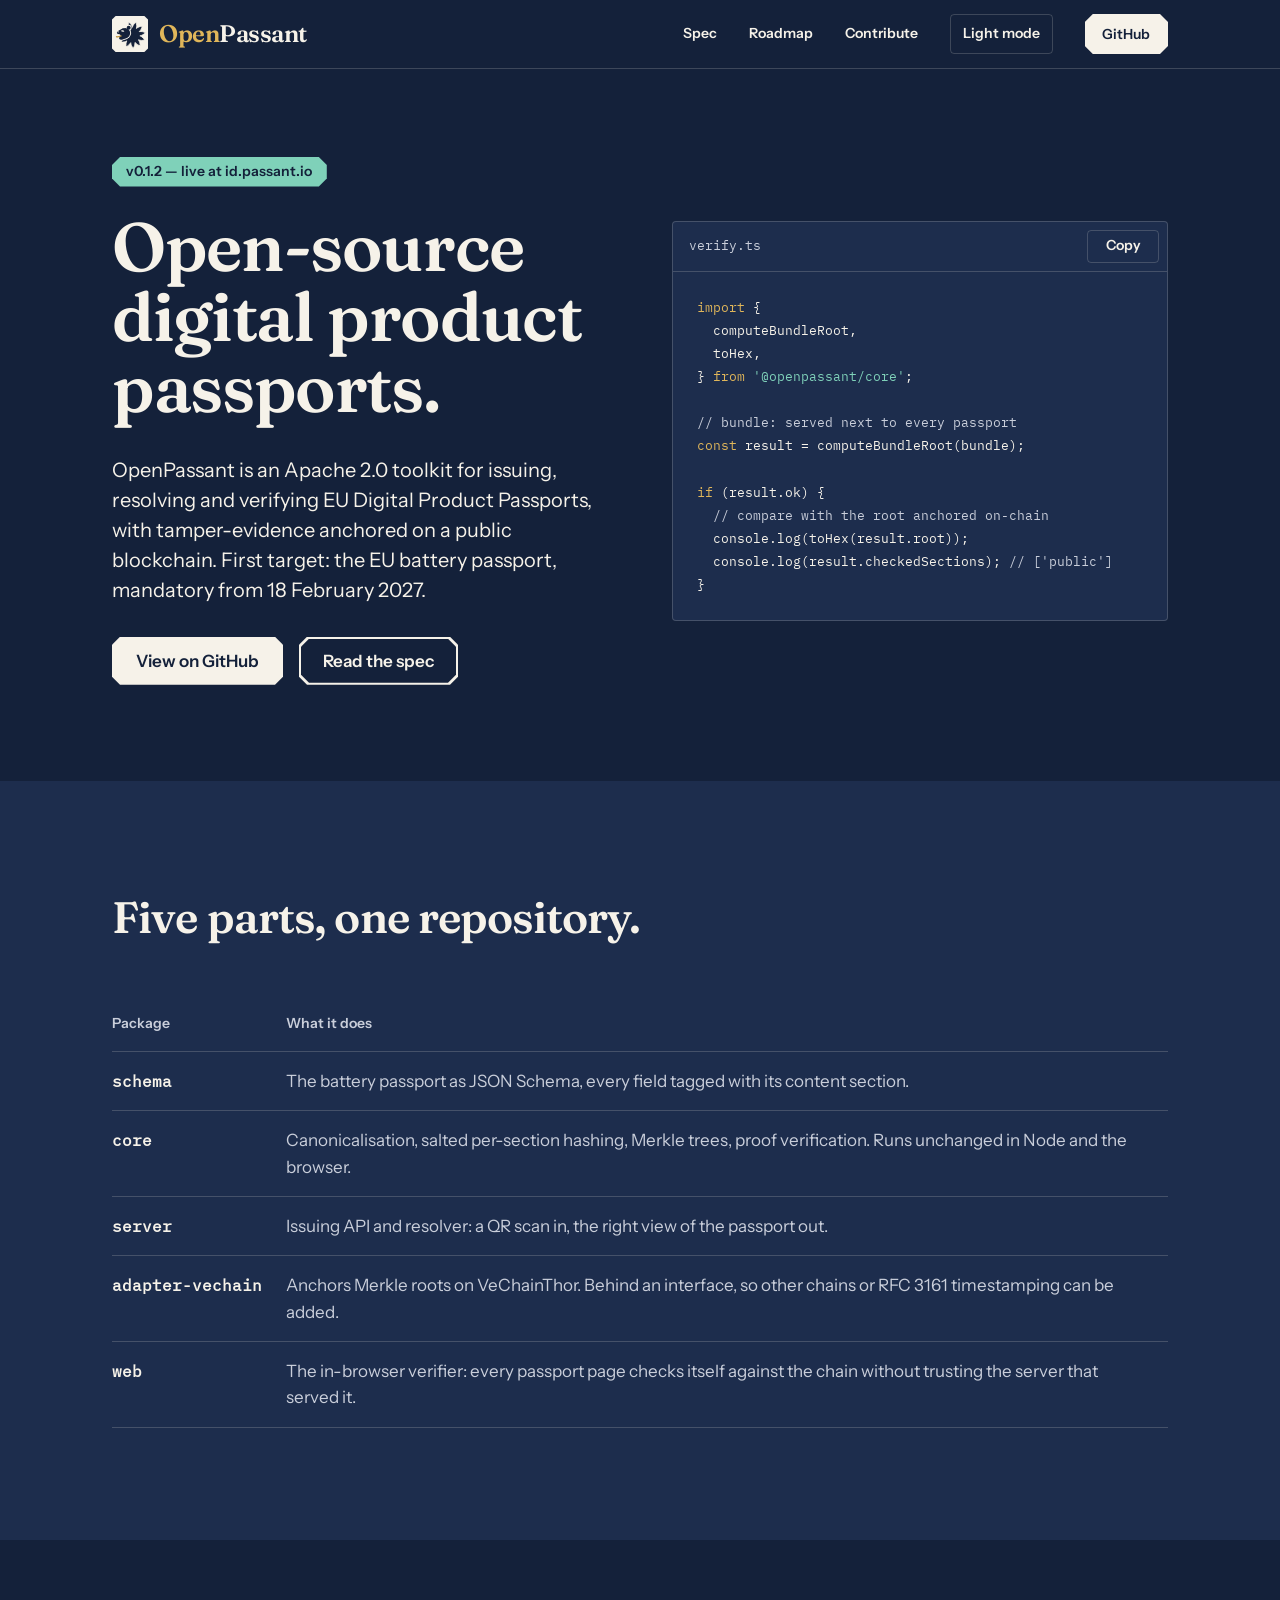
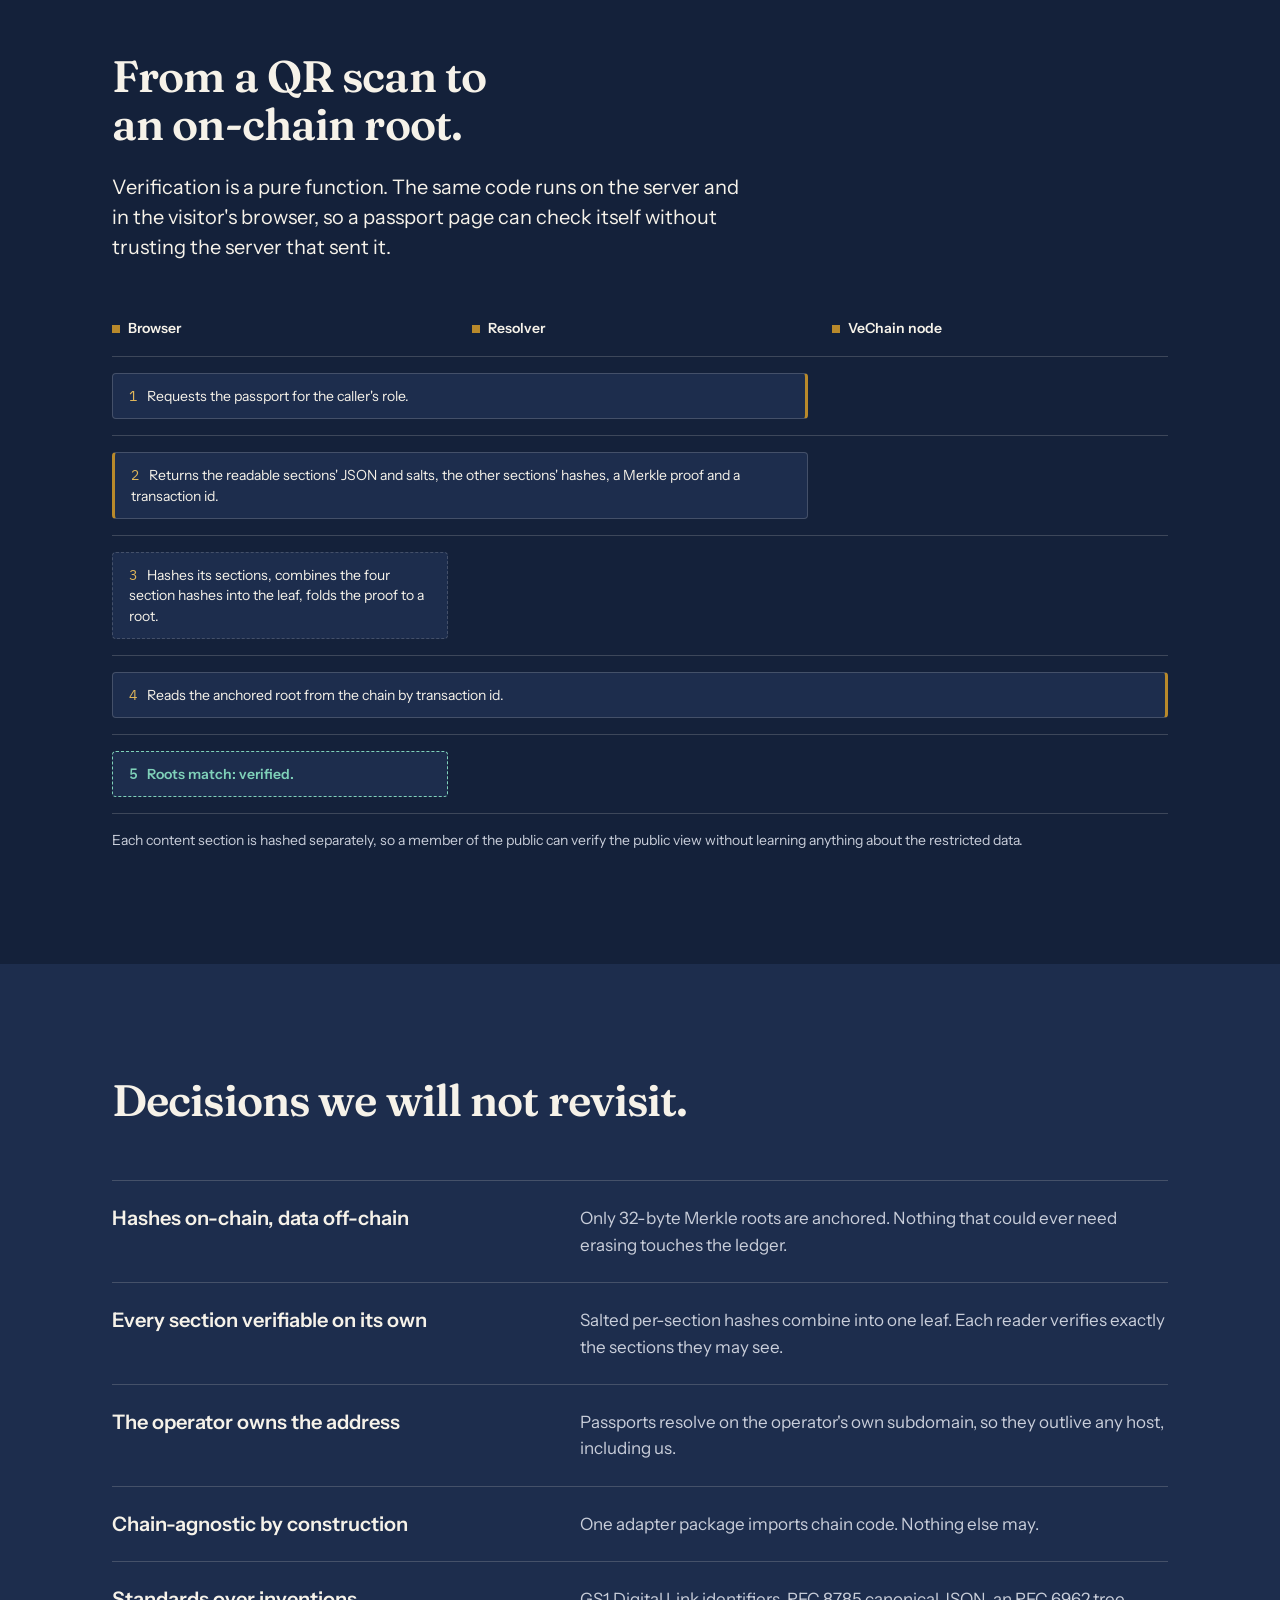
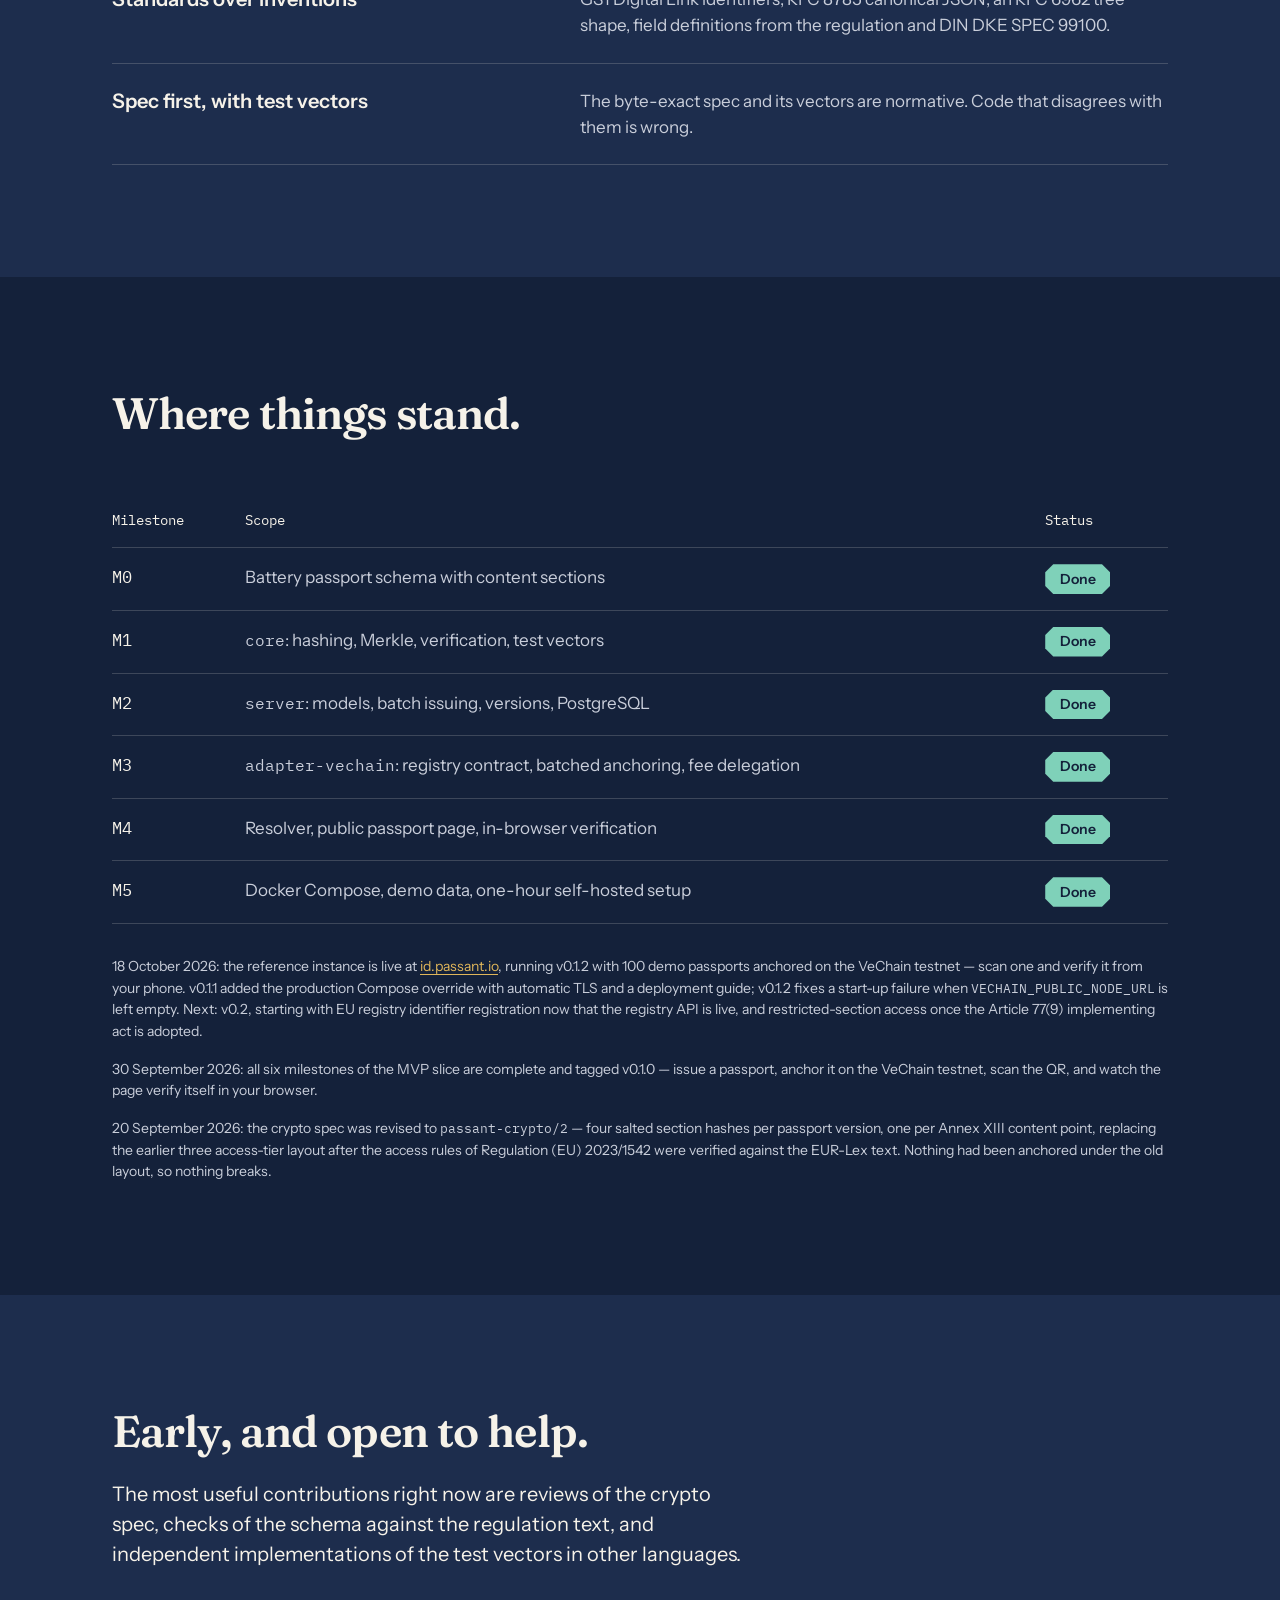
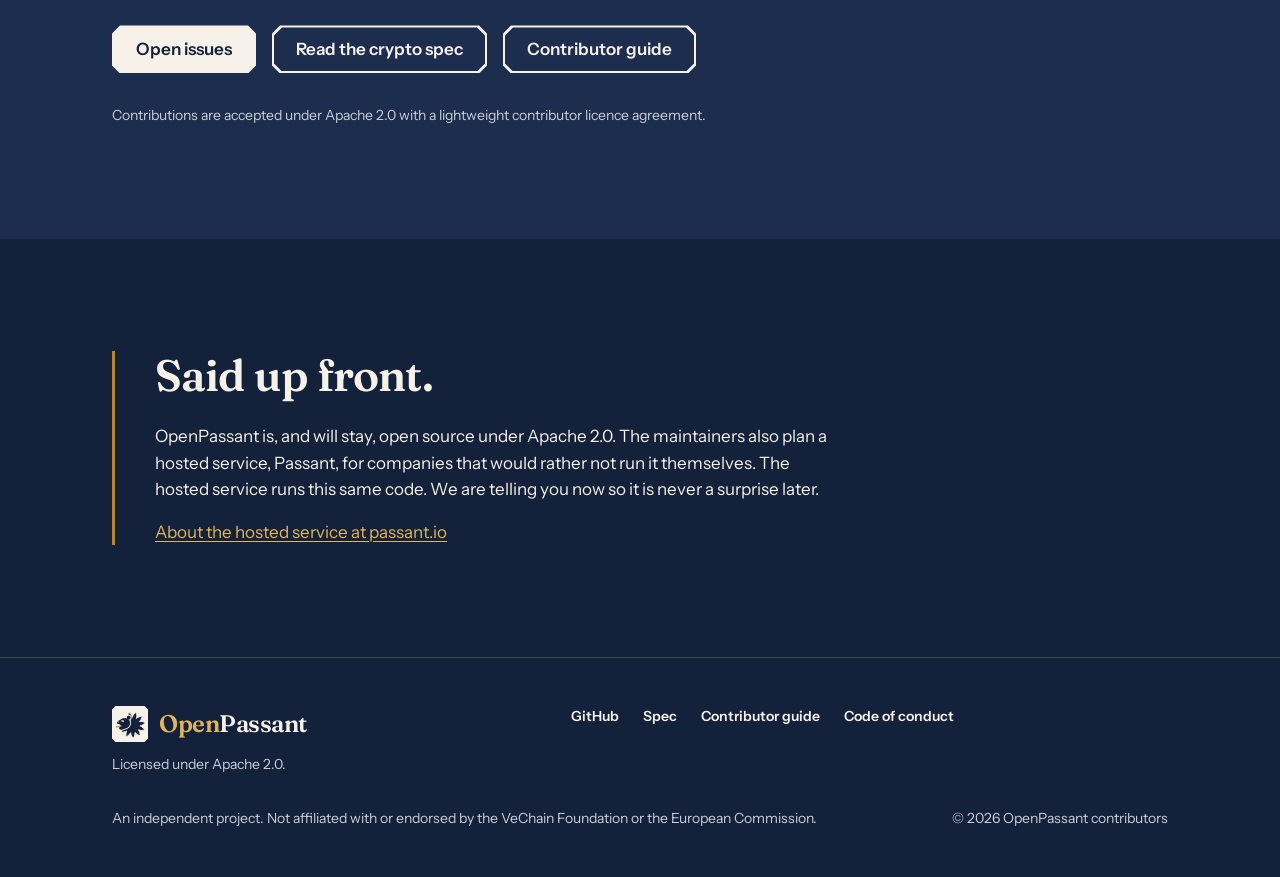
==== commit f7c332d0: "docs: mark v0.1.2 and the live reference instance on the site The hero badge moves from "v0.1.0 — MV" ====
--- a/sites/openpassant.org/index.html
+++ b/sites/openpassant.org/index.html
@@ -53,7 +53,7 @@
 <section class="hero">
   <div class="wrap hero-grid">
     <div>
-      <span class="badge badge--ok">v0.1.0 — MVP slice complete</span>
+      <span class="badge badge--ok">v0.1.2 — live at id.passant.io</span>
       <h1>Open-source digital product passports.</h1>
       <p class="lede">OpenPassant is an Apache 2.0 toolkit for issuing, resolving and verifying EU Digital Product Passports, with tamper-evidence anchored on a public blockchain. First target: the EU battery passport, mandatory from 18 February 2027.</p>
       <div class="actions">
@@ -149,7 +149,8 @@
         </tbody>
       </table>
     </div>
-    <p class="small" style="margin-top: var(--space-8)">30 September 2026: all six milestones of the MVP slice are complete and tagged v0.1.0 — issue a passport, anchor it on the VeChain testnet, scan the QR, and watch the page verify itself in your browser. Next: v0.2, starting with restricted-section access once the Article 77(9) implementing act is adopted.</p>
+    <p class="small" style="margin-top: var(--space-8)">18 October 2026: the reference instance is live at <a href="https://id.passant.io/01/09506000134369/21/DEMO-0001">id.passant.io</a>, running v0.1.2 with 100 demo passports anchored on the VeChain testnet — scan one and verify it from your phone. v0.1.1 added the production Compose override with automatic TLS and a deployment guide; v0.1.2 fixes a start-up failure when <code>VECHAIN_PUBLIC_NODE_URL</code> is left empty. Next: v0.2, starting with EU registry identifier registration now that the registry API is live, and restricted-section access once the Article 77(9) implementing act is adopted.</p>
+    <p class="small" style="margin-top: var(--space-4)">30 September 2026: all six milestones of the MVP slice are complete and tagged v0.1.0 — issue a passport, anchor it on the VeChain testnet, scan the QR, and watch the page verify itself in your browser.</p>
     <p class="small" style="margin-top: var(--space-4)">20 September 2026: the crypto spec was revised to <code>passant-crypto/2</code> — four salted section hashes per passport version, one per Annex XIII content point, replacing the earlier three access-tier layout after the access rules of Regulation (EU) 2023/1542 were verified against the EUR-Lex text. Nothing had been anchored under the old layout, so nothing breaks.</p>
   </div>
 </section>
